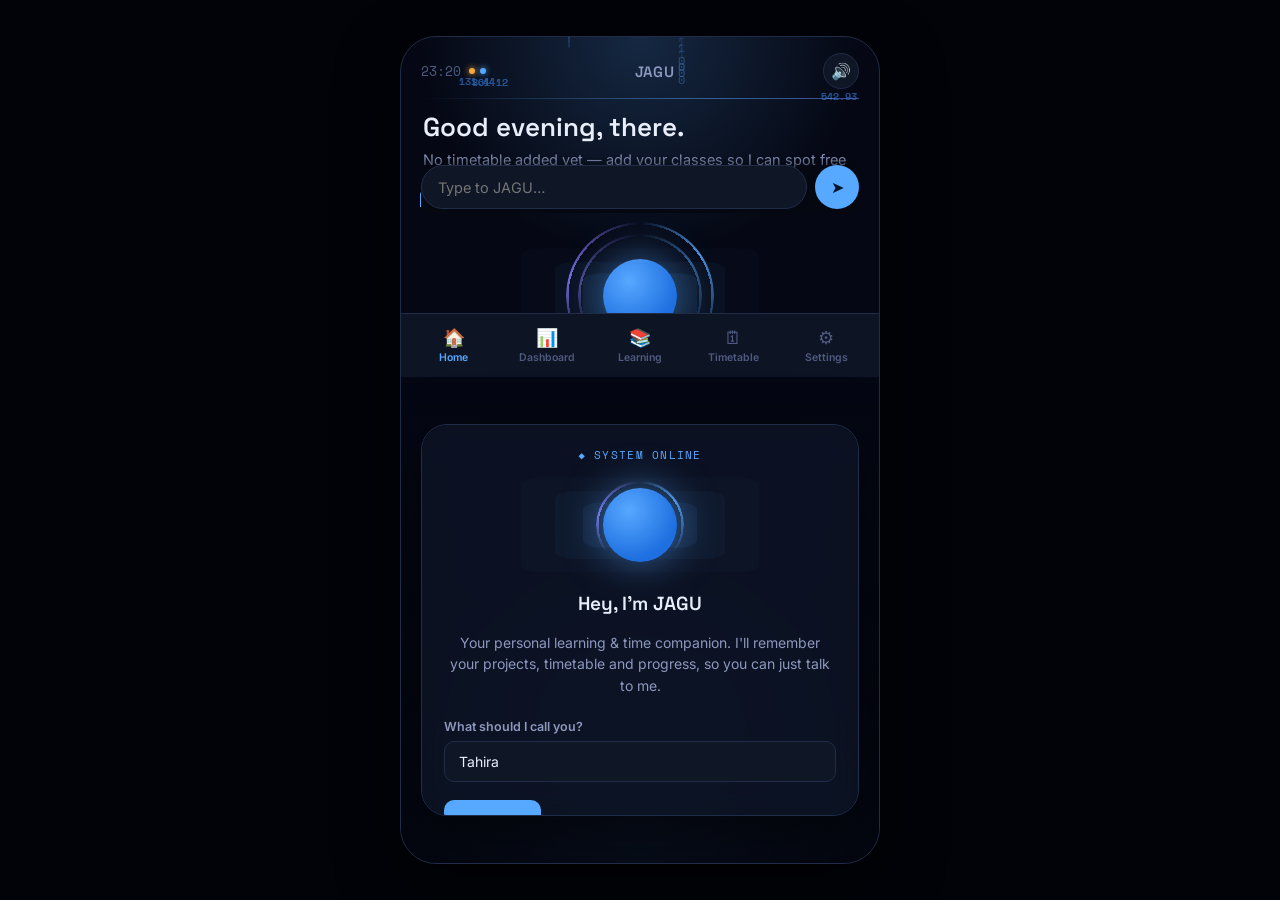
==== jagu-project/jagu-project/index.html @ 8bf64e5e "Project Model this is the project model for the JAGU AI  that contains" ====
<!DOCTYPE html>
<html lang="en">
<head>
<meta charset="UTF-8">
<meta name="viewport" content="width=device-width, initial-scale=1, viewport-fit=cover">
<title>JAGU — Standalone Edition</title>
<link rel="preconnect" href="https://fonts.googleapis.com">
<link rel="preconnect" href="https://fonts.gstatic.com" crossorigin>
<link href="https://fonts.googleapis.com/css2?family=Space+Grotesk:wght@400;500;600;700&family=Inter:wght@400;500;600;700&family=Space+Mono:wght@400;700&display=swap" rel="stylesheet">
<link rel="stylesheet" href="css/styles.css">
</head>
<body>
<div id="app">

  <canvas id="field-canvas"></canvas>

  <header id="topbar">
    <div id="topbar-left">
      <span id="clock">--:--</span>
      <span class="status-dots" title="System status">
        <span id="status-ai" class="status-dot" title="AI connection"></span>
        <span id="status-mem" class="status-dot" title="Memory"></span>
      </span>
    </div>
    <div id="topbar-title">JAGU</div>
    <button id="mute-btn" class="icon-btn" title="Mute voice replies" aria-label="Mute voice replies">🔊</button>
  </header>

  <div id="frame-banner" class="frame-banner hidden">
    <div class="frame-banner-row">
      <span>⚠ Voice needs its own tab — embedded previews block the mic.</span>
    </div>
    <div class="frame-banner-row">
      <input id="frame-banner-url" class="frame-url" type="text" readonly>
      <button id="frame-banner-copy" class="btn-tiny">Copy link</button>
    </div>
  </div>

  <main id="screens">

    <!-- HOME -->
    <section id="screen-home" class="screen active">
      <div class="greeting">
        <h1 id="greeting-text">Hello</h1>
        <p id="status-line" class="status-line">Loading your day…</p>
      </div>

      <div class="orb-wrap hud-frame">
        <button id="orb" class="orb state-idle" aria-label="Talk to JAGU">
          <span class="portal-field"></span>
          <span class="orb-pulse p1"></span>
          <span class="orb-pulse p2"></span>
          <span class="orb-spin"></span>
          <span class="orb-spin spin2"></span>
          <span class="orb-ring ring1"></span>
          <span class="orb-ring ring2"></span>
          <span class="orb-core"></span>
        </button>
        <p id="orb-caption" class="orb-caption">TAP TO TALK</p>
      </div>

      <div id="quick-suggestion" class="suggestion-card hud-frame hidden">
        <div class="suggestion-label">Suggested next</div>
        <div id="suggestion-title" class="suggestion-title">—</div>
        <div id="suggestion-meta" class="suggestion-meta">—</div>
        <button id="suggestion-start" class="btn-small">Start focus session</button>
      </div>

      <div id="transcript" class="transcript" aria-live="polite"></div>

      <form id="text-form" class="text-form">
        <input id="text-input" type="text" placeholder="Type to JAGU…" autocomplete="off">
        <button type="submit" class="send-btn" aria-label="Send">➤</button>
      </form>
    </section>

    <!-- DASHBOARD -->
    <section id="screen-dashboard" class="screen">
      <h1 class="screen-title">Dashboard</h1>
      <div class="card hud-frame" id="today-card"></div>
      <h2 class="section-heading">Learning progress</h2>
      <div id="progress-list" class="stack"></div>
      <h2 class="section-heading">Coming up</h2>
      <div id="events-list" class="stack"></div>
      <h2 class="section-heading">Recent notes</h2>
      <div id="dash-notes" class="card"></div>
    </section>

    <!-- LEARNING -->
    <section id="screen-learning" class="screen">
      <div class="screen-title-row">
        <h1 class="screen-title">Learning</h1>
        <button id="add-project-btn" class="btn-small">+ New</button>
      </div>
      <div id="projects-list" class="stack"></div>
    </section>

    <!-- TIMETABLE -->
    <section id="screen-timetable" class="screen">
      <div class="screen-title-row">
        <h1 class="screen-title">Timetable</h1>
        <div class="row-gap">
          <button id="scan-timetable-btn" class="btn-small ghost">Scan photo</button>
          <button id="import-timetable-btn" class="btn-small ghost">Import</button>
          <button id="add-timetable-btn" class="btn-small">+ Add</button>
        </div>
      </div>
      <div id="day-tabs" class="day-tabs"></div>
      <div id="timetable-list" class="stack"></div>
      <input type="file" id="timetable-photo-input" accept="image/*" class="hidden">

      <h2 class="section-heading">Events</h2>
      <div id="events-list-2" class="stack"></div>
      <button id="add-event-btn" class="btn-small ghost" style="margin-top:12px;">+ Add event</button>
    </section>

    <!-- SETTINGS -->
    <section id="screen-settings" class="screen">
      <h1 class="screen-title">Settings</h1>

      <div class="field-group">
        <label class="field-label">Your name</label>
        <input id="settings-name" class="text-field" type="text" placeholder="Your name">
      </div>

      <h2 class="section-heading">AI connection — standalone edition</h2>
      <div class="field-group">
        <label class="field-label">Provider</label>
        <select id="settings-provider" class="text-field">
          <option value="gemini">Google Gemini — free, no card needed</option>
          <option value="anthropic">Anthropic Claude — paid, needs billing</option>
        </select>
      </div>

      <div id="gemini-fields">
        <div class="field-group">
          <label class="field-label">Google Gemini API key</label>
          <input id="settings-gemini-key" class="text-field" type="password" placeholder="AIza...">
        </div>
        <div class="field-group">
          <label class="field-label">Gemini model</label>
          <input id="settings-gemini-model" class="text-field" type="text" placeholder="gemini-flash-latest">
        </div>
        <p style="color:var(--text-faint); font-size:11.5px; margin-top:-8px; margin-bottom:20px; line-height:1.6;">
          Free, no credit card: get a key at <span class="hud-readout">aistudio.google.com</span> → Get API key. Saved only in this browser and sent only to Google's API. If the model name contains "live" (e.g. <span class="hud-readout">gemini-3.8-live</span>), tapping the orb opens a real-time voice call — JAGU listens and speaks continuously until you tap again, instead of one exchange at a time.
        </p>
      </div>

      <div id="anthropic-fields">
        <div class="field-group">
          <label class="field-label">Anthropic API key</label>
          <input id="settings-apikey" class="text-field" type="password" placeholder="sk-ant-...">
        </div>
        <div class="field-group">
          <label class="field-label">Model</label>
          <input id="settings-model" class="text-field" type="text" placeholder="claude-sonnet-5">
        </div>
        <p style="color:var(--text-faint); font-size:11.5px; margin-top:-8px; margin-bottom:20px; line-height:1.6;">
          Requires a console.anthropic.com account with billing enabled. Saved only in this browser and sent only to Anthropic's API.
        </p>
      </div>

      <h2 class="section-heading">Voice</h2>
      <div class="field-group">
        <label class="field-label">JAGU's voice</label>
        <select id="settings-voice" class="text-field"></select>
      </div>
      <div class="field-group">
        <label class="field-label">Speaking speed</label>
        <input id="settings-rate" type="range" min="0.7" max="1.3" step="0.05" value="1">
      </div>
      <div class="field-group">
        <label class="field-label">Pitch</label>
        <input id="settings-pitch" type="range" min="0.7" max="1.3" step="0.05" value="1">
      </div>
      <div class="settings-row">
        <span>Speak replies aloud</span>
        <button id="toggle-voice-out" class="switch on"><span class="switch-knob"></span></button>
      </div>
      <div class="settings-row">
        <span>Stay in conversation mode</span>
        <button id="toggle-convo-mode" class="switch"><span class="switch-knob"></span></button>
      </div>
      <div class="settings-row">
        <span>Dark appearance</span>
        <button id="toggle-theme" class="switch on"><span class="switch-knob"></span></button>
      </div>

      <h2 class="section-heading">Voice diagnostics</h2>
      <div class="card" id="diag-card"></div>
      <div class="row-gap" style="margin-top:10px;">
        <button id="diag-refresh" class="btn-small ghost">Re-check</button>
        <button id="diag-copy" class="btn-small ghost">Copy diagnostics</button>
      </div>

      <h2 class="section-heading">Data</h2>
      <button id="export-btn" class="btn-full ghost" style="margin-bottom:10px;">Export backup</button>
      <button id="clear-btn" class="btn-full ghost" style="color:var(--danger); border-color:var(--danger);">Clear all data</button>

      <p style="color:var(--text-faint); font-size:12px; margin-top:22px; line-height:1.6;">
        Standalone edition — everything (projects, tasks, timetable, memory) is saved only in this browser's local storage on this device. Nothing syncs anywhere. Voice recognition needs a Chromium-based browser (Chrome / Edge); typing always works.
      </p>
    </section>

  </main>

  <nav id="bottom-nav">
    <button class="nav-btn active" data-screen="home">🏠<span>Home</span></button>
    <button class="nav-btn" data-screen="dashboard">📊<span>Dashboard</span></button>
    <button class="nav-btn" data-screen="learning">📚<span>Learning</span></button>
    <button class="nav-btn" data-screen="timetable">🗓<span>Timetable</span></button>
    <button class="nav-btn" data-screen="settings">⚙<span>Settings</span></button>
  </nav>

  <!-- FOCUS SESSION OVERLAY -->
  <div id="focus-overlay" class="overlay hidden">
    <div class="sheet">
      <div class="sheet-handle"></div>
      <p class="timer-label" id="focus-label">Focus session</p>
      <p class="timer-task" id="focus-task">—</p>
      <div class="timer-display" id="focus-clock">25:00</div>
      <div class="timer-controls">
        <button id="focus-pause" class="btn-full ghost">Pause</button>
        <button id="focus-stop" class="btn-full" style="background:var(--danger); color:#fff;">Finish</button>
      </div>
    </div>
  </div>

  <!-- GENERIC MODAL -->
  <div id="modal-root" class="overlay hidden"></div>

  <!-- ONBOARDING -->
  <div id="onboarding" class="overlay center hidden">
    <div class="sheet onboarding-sheet" style="border-radius:26px;">
      <div style="text-align:center; margin-bottom:6px;">
        <p class="hud-readout" style="font-size:10.5px; letter-spacing:.12em; color:var(--accent); margin-bottom:14px;">◆ SYSTEM ONLINE</p>
        <div class="orb state-idle" style="width:96px;height:96px;margin:0 auto 18px;">
          <span class="portal-field"></span>
          <span class="orb-pulse p1"></span>
          <span class="orb-pulse p2"></span>
          <span class="orb-spin"></span>
          <span class="orb-spin spin2"></span>
          <span class="orb-core"></span>
        </div>
      </div>
      <p class="sheet-title" style="text-align:center;">Hey, I'm JAGU</p>
      <p style="color:var(--text-dim); font-size:14px; text-align:center; margin-bottom:22px; line-height:1.55;">
        Your personal learning &amp; time companion. I'll remember your projects, timetable and progress, so you can just talk to me.
      </p>
      <label class="field-label">What should I call you?</label>
      <input id="onboarding-name" class="text-field" type="text" value="Tahira" style="margin-bottom:18px;">
      <button id="onboarding-start" class="btn-full">Let's start</button>
    </div>
  </div>

  <div id="toast-root" class="toast-root"></div>
</div>
<script type="module" src="js/app.js"></script>
</body>
</html>
---- jagu-project/jagu-project/css/styles.css ----
/* ============================= TOKENS ============================= */
:root{
  --bg:#050810; --bg-deep:#020308; --surface:#0F1626; --surface-2:#161F35;
  --border:#212C48; --text:#E9EEFB; --text-dim:#8D98BE; --text-faint:#4F5A80;
  --accent:#57A8FF; --accent-2:#1E6FE0; --accent-ink:#031428;
  --violet:#8B7BFF; --violet-ink:#1C1440;
  --amber:#F5A83C; --amber-ink:#3A2607; --danger:#F5697F; --danger-ink:#3A0F18;
  --rain:#6FB4FF;
  --radius-s:10px; --radius-m:16px; --radius-l:26px;
  --font-d:'Space Grotesk',sans-serif; --font-b:'Inter',sans-serif; --font-m:'Space Mono',monospace;
  --shadow: 0 20px 60px rgba(0,0,0,.55);
}
@media (prefers-color-scheme: light){
  :root:not([data-theme="dark"]){
    --bg:#EEF2FA; --bg-deep:#DFE6F4; --surface:#FFFFFF; --surface-2:#EEF2FB;
    --border:#D6DEF0; --text:#131A2C; --text-dim:#4E5978; --text-faint:#8189A8;
    --accent:#1567D6; --accent-2:#0E4FAE; --accent-ink:#EAF2FF;
    --violet:#6650D6; --violet-ink:#EFEAFF;
    --amber:#B5720B; --amber-ink:#FFF3DE; --danger:#C23752; --danger-ink:#FDE7EB;
    --rain:#2E7BE0;
    --shadow: 0 20px 50px rgba(30,35,60,.12);
  }
}
:root[data-theme="dark"]{
  --bg:#050810; --bg-deep:#020308; --surface:#0F1626; --surface-2:#161F35;
  --border:#212C48; --text:#E9EEFB; --text-dim:#8D98BE; --text-faint:#4F5A80;
  --accent:#57A8FF; --accent-2:#1E6FE0; --accent-ink:#031428;
  --violet:#8B7BFF; --violet-ink:#1C1440;
  --amber:#F5A83C; --amber-ink:#3A2607; --danger:#F5697F; --danger-ink:#3A0F18;
  --rain:#6FB4FF;
}
*{box-sizing:border-box; margin:0; padding:0;}
html,body{height:100%;}
body{
  background:var(--bg-deep);
  font-family:var(--font-b);
  color:var(--text);
  -webkit-font-smoothing:antialiased;
  min-height:100vh;
  display:flex; justify-content:center; align-items:stretch;
}
button,input,select{font-family:inherit; color:inherit;}
button{cursor:pointer; background:none; border:none;}
.hidden{display:none !important;}
::selection{background:var(--accent); color:var(--accent-ink);}
:focus-visible{outline:2px solid var(--accent); outline-offset:2px; border-radius:6px;}

/* ============================= APP SHELL ============================= */
#app{
  width:100%; max-width:480px; min-height:100vh;
  background:
    radial-gradient(65% 38% at 50% 0%, color-mix(in srgb, var(--accent) 20%, transparent), transparent 70%),
    radial-gradient(80% 55% at 50% 100%, color-mix(in srgb, var(--accent) 16%, transparent), transparent 70%),
    var(--bg);
  display:flex; flex-direction:column;
  position:relative; overflow:hidden;
}
@media (min-width:560px){
  #app{ min-height:min(92vh,860px); margin:4vh auto; border-radius:36px; box-shadow:var(--shadow); border:1px solid var(--border); }
}
#field-canvas{ position:absolute; inset:0; width:100%; height:100%; pointer-events:none; opacity:.85; z-index:0; mix-blend-mode:screen; }
#app > *:not(#field-canvas){ position:relative; z-index:1; }

/* HUD corner-bracket frame — marks "live" data surfaces */
.hud-frame{ position:relative; }
.hud-frame::before,.hud-frame::after{ content:""; position:absolute; width:14px; height:14px; pointer-events:none; }
.hud-frame::before{ top:-1px; left:-1px; border-top:2px solid var(--accent); border-left:2px solid var(--accent); border-radius:4px 0 0 0; }
.hud-frame::after{ bottom:-1px; right:-1px; border-bottom:2px solid var(--violet); border-right:2px solid var(--violet); border-radius:0 0 4px 0; }

.hud-readout{ font-family:var(--font-m); letter-spacing:.02em; }

#topbar{
  display:flex; align-items:center; justify-content:space-between;
  padding:16px 20px 10px;
  flex-shrink:0;
  position:relative;
}
#topbar::after{
  content:""; position:absolute; left:20px; right:20px; bottom:0; height:1px;
  background:linear-gradient(90deg, transparent, var(--accent), var(--violet), transparent);
  background-size:200% 100%; opacity:.5;
  animation: scanSweep 5s linear infinite;
}
@keyframes scanSweep{ from{ background-position:200% 0; } to{ background-position:-200% 0; } }
#topbar-left{ display:flex; align-items:center; gap:8px; }
#topbar-title{ font-family:var(--font-d); font-weight:600; letter-spacing:.02em; font-size:15px; color:var(--text-dim); }
#clock{ font-family:var(--font-m); font-size:12.5px; color:var(--text-faint); }
.status-dots{ display:flex; gap:5px; align-items:center; }
.status-dot{ width:6px; height:6px; border-radius:50%; background:var(--text-faint); box-shadow:none; transition:all .3s; }
.status-dot.ok{ background:var(--accent); box-shadow:0 0 6px var(--accent); }
.status-dot.warn{ background:var(--amber); box-shadow:0 0 6px var(--amber); }
.icon-btn{ width:36px; height:36px; border-radius:50%; display:flex; align-items:center; justify-content:center; font-size:16px; background:var(--surface); border:1px solid var(--border); }
.icon-btn:active{ transform:scale(.94); }

.frame-banner{
  margin:0 20px 6px; padding:10px 14px; border-radius:var(--radius-s);
  background:var(--amber-ink); border:1px solid color-mix(in srgb, var(--amber) 40%, transparent);
  color:var(--amber); font-size:12.5px; display:flex; flex-direction:column; gap:8px; flex-shrink:0;
}
.frame-banner-row{ display:flex; align-items:center; justify-content:space-between; gap:8px; }
.frame-url{
  flex:1; min-width:0; background:rgba(0,0,0,.25); border:1px solid color-mix(in srgb, var(--amber) 30%, transparent);
  color:var(--amber); font-family:var(--font-m); font-size:11px; padding:7px 9px; border-radius:8px;
}
.btn-tiny{ background:var(--amber); color:var(--amber-ink); font-size:11.5px; font-weight:700; padding:5px 10px; border-radius:99px; white-space:nowrap; flex-shrink:0; text-decoration:none; display:inline-block; }

#screens{ flex:1; overflow-y:auto; padding:4px 20px 100px; scrollbar-width:none; }
#screens::-webkit-scrollbar{ display:none; }
.screen{ display:none; animation:fadeIn .25s ease; }
.screen.active{ display:block; }
@keyframes fadeIn{ from{opacity:0; transform:translateY(6px);} to{opacity:1; transform:none;} }

.screen-title{ font-family:var(--font-d); font-size:26px; font-weight:600; margin:10px 0 18px; }
.screen-title-row{ display:flex; align-items:center; justify-content:space-between; margin:10px 0 18px; }
.screen-title-row .screen-title{ margin:0; }
.section-heading{ font-family:var(--font-d); font-size:14px; font-weight:600; color:var(--text-dim); text-transform:none; margin:24px 0 10px; }
.row-gap{ display:flex; gap:8px; flex-wrap:wrap; justify-content:flex-end; }

/* ============================= HOME ============================= */
.greeting{ padding:10px 2px 0; }
#greeting-text{ font-family:var(--font-d); font-size:26px; font-weight:600; line-height:1.15; }
.status-line{ margin-top:6px; color:var(--text-dim); font-size:14.5px; line-height:1.5; }

.orb-wrap{ display:flex; flex-direction:column; align-items:center; padding:26px 0 18px; }
.orb{
  width:156px; height:156px; border-radius:50%; position:relative;
  display:flex; align-items:center; justify-content:center;
}
.orb-spin{
  position:absolute; inset:4px; border-radius:50%;
  background: conic-gradient(from 0deg, transparent 0deg, var(--accent) 55deg, transparent 130deg, transparent 230deg, var(--violet) 285deg, transparent 360deg);
  -webkit-mask: radial-gradient(farthest-side, transparent calc(100% - 2.5px), #000 calc(100% - 2.5px));
          mask: radial-gradient(farthest-side, transparent calc(100% - 2.5px), #000 calc(100% - 2.5px));
  animation: spin 7s linear infinite; opacity:.85;
}
.orb-spin.spin2{ inset:16px; animation-duration:11s; animation-direction:reverse; opacity:.5; }
@keyframes spin{ to{ transform:rotate(360deg); } }
.portal-field{
  position:absolute; inset:0; margin:auto; width:10px; height:10px;
  transform:scaleY(.4); border-radius:50%; pointer-events:none; z-index:-1;
  box-shadow:
    0 0 0 26px color-mix(in srgb, var(--accent) 9%, transparent),
    0 0 0 52px color-mix(in srgb, var(--accent) 7%, transparent),
    0 0 0 80px color-mix(in srgb, var(--accent) 4%, transparent),
    0 0 0 114px color-mix(in srgb, var(--accent) 2%, transparent);
}
.orb-pulse{
  position:absolute; inset:0; margin:auto; width:74px; height:74px; border-radius:50%;
  border:1px solid color-mix(in srgb, var(--accent) 55%, transparent);
  opacity:0; animation:portalPulse 3.2s ease-out infinite;
}
.orb-pulse.p2{ animation-delay:1.6s; }
@keyframes portalPulse{ 0%{ transform:scale(1); opacity:.5;} 100%{ transform:scale(2.6); opacity:0;} }
.orb-core{
  width:74px; height:74px; border-radius:50%; position:relative; overflow:hidden;
  background:radial-gradient(circle at 35% 30%, var(--accent), var(--accent-2) 70%);
  box-shadow:0 0 40px color-mix(in srgb, var(--accent) 55%, transparent);
  transition:transform .3s ease, box-shadow .3s ease;
}
.orb-core::after{
  content:""; position:absolute; left:-20%; right:-20%; top:-40%; height:45%;
  background:linear-gradient(180deg, rgba(255,255,255,.55), transparent);
  animation: coreScan 2.6s ease-in-out infinite;
}
@keyframes coreScan{ 0%{ top:-40%; } 60%{ top:95%; } 100%{ top:95%; } }
.orb-ring{
  position:absolute; inset:0; border-radius:50%;
  border:1.5px solid color-mix(in srgb, var(--accent) 45%, transparent);
  opacity:0;
}
.orb.state-idle .orb-core{ animation:breathe 4s ease-in-out infinite; }
@keyframes breathe{ 0%,100%{ transform:scale(1);} 50%{ transform:scale(1.06);} }

.orb.state-listening .ring1,.orb.state-listening .ring2{ animation:ripple 1.6s ease-out infinite; }
.orb.state-listening .ring2{ animation-delay:.5s; }
@keyframes ripple{ 0%{ opacity:.55; transform:scale(.75);} 100%{ opacity:0; transform:scale(1.45);} }
.orb.state-listening .orb-core{ transform:scale(1.1); box-shadow:0 0 55px color-mix(in srgb, var(--accent) 70%, transparent); }
.orb.state-listening .orb-spin{ animation-duration:2.5s; }

.orb.state-thinking .orb-core{ animation:pulseThink 1s ease-in-out infinite; }
@keyframes pulseThink{ 0%,100%{ opacity:1;} 50%{ opacity:.55;} }
.orb.state-thinking .orb-spin{ animation-duration:1.4s; }

.orb.state-speaking .orb-core{ animation:speak .5s ease-in-out infinite alternate; }
@keyframes speak{ from{ transform:scale(1.0);} to{ transform:scale(1.12);} }
.orb.state-speaking .orb-spin{ animation-duration:3.5s; }

.orb-caption{ margin-top:14px; font-size:13px; color:var(--text-faint); font-family:var(--font-m); letter-spacing:.03em; }

.suggestion-card{
  background:var(--surface); border:1px solid var(--border); border-radius:var(--radius-m);
  padding:16px 18px; margin:6px 0 16px;
}
.suggestion-label{ font-size:11.5px; text-transform:uppercase; letter-spacing:.06em; color:var(--accent); font-weight:600; }
.suggestion-title{ font-family:var(--font-d); font-size:16.5px; font-weight:600; margin-top:6px; }
.suggestion-meta{ font-size:13px; color:var(--text-dim); margin-top:3px; }
.btn-small{
  margin-top:12px; padding:9px 16px; border-radius:999px; font-size:13.5px; font-weight:600;
  background:var(--accent); color:var(--accent-ink); display:inline-block;
}
.btn-small.ghost{ background:transparent; border:1px solid var(--border); color:var(--text); }
.btn-small.danger{ background:var(--danger); color:#fff; }

.transcript{ display:flex; flex-direction:column; gap:10px; min-height:40px; padding:4px 0 14px; }
.bubble{ max-width:88%; padding:10px 14px; border-radius:16px; font-size:14.5px; line-height:1.45; }
.bubble.user{ align-self:flex-end; background:var(--accent); color:var(--accent-ink); border-bottom-right-radius:5px; }
.bubble.jagu{ align-self:flex-start; background:var(--surface); border:1px solid var(--border); border-bottom-left-radius:5px; }
.bubble.system{ align-self:center; color:var(--text-faint); font-size:12.5px; background:none; }

.text-form{ display:flex; gap:8px; position:sticky; bottom:0; padding:10px 0 4px; background:linear-gradient(to top, var(--bg) 60%, transparent); }
#text-input{
  flex:1; background:var(--surface); border:1px solid var(--border); border-radius:999px;
  padding:12px 16px; font-size:14.5px;
}
.send-btn{ width:44px; height:44px; border-radius:50%; background:var(--accent); color:var(--accent-ink); font-size:16px; flex-shrink:0; }

/* ============================= CARDS / LISTS ============================= */
.card{ background:var(--surface); border:1px solid var(--border); border-radius:var(--radius-m); padding:18px; }
.stack{ display:flex; flex-direction:column; gap:10px; }
.empty-state{ padding:26px 14px; text-align:center; color:var(--text-faint); font-size:13.5px; border:1px dashed var(--border); border-radius:var(--radius-m); }

.today-row{ display:flex; justify-content:space-between; align-items:flex-start; padding:9px 0; border-bottom:1px solid var(--border); font-size:13.5px; }
.today-row:last-child{ border-bottom:none; }
.today-row .label{ color:var(--text-faint); font-family:var(--font-m); font-size:10.5px; text-transform:uppercase; letter-spacing:.05em; padding-top:2px; }
.today-row .val{ text-align:right; max-width:60%; }

.proj-card{ background:var(--surface); border:1px solid var(--border); border-radius:var(--radius-m); padding:16px 18px; }
.proj-top{ display:flex; justify-content:space-between; align-items:center; }
.proj-name{ font-family:var(--font-d); font-weight:600; font-size:15.5px; }
.proj-kind{ font-size:11px; color:var(--text-faint); text-transform:uppercase; letter-spacing:.05em; margin-top:2px;}
.proj-pct{ font-family:var(--font-d); font-size:15px; color:var(--accent); font-weight:600; }
.progress-track{ height:6px; background:var(--surface-2); border-radius:99px; margin-top:10px; overflow:hidden; }
.progress-fill{ height:100%; background:var(--accent); border-radius:99px; transition:width .4s ease; }
.proj-meta{ display:flex; justify-content:space-between; font-size:12px; color:var(--text-faint); margin-top:8px; }
.task-list{ margin-top:12px; display:flex; flex-direction:column; gap:6px; }
.task-row{ display:flex; align-items:center; gap:10px; padding:8px 0; border-top:1px solid var(--border); }
.task-check{ width:20px; height:20px; border-radius:50%; border:1.5px solid var(--border); flex-shrink:0; display:flex; align-items:center; justify-content:center; font-size:11px; }
.task-check.done{ background:var(--accent); border-color:var(--accent); color:var(--accent-ink); }
.task-title{ flex:1; font-size:13.5px; }
.task-title.done{ color:var(--text-faint); text-decoration:line-through; }
.task-min{ font-size:11.5px; color:var(--text-faint); flex-shrink:0; }
.task-del{ color:var(--text-faint); font-size:14px; padding:2px 4px; }
.link-row{ font-size:13px; color:var(--accent); margin-top:10px; display:inline-block; }
.note-list{ margin-top:12px; padding-top:10px; border-top:1px dashed var(--border); display:flex; flex-direction:column; gap:9px; clear:both; }
.note-row{ display:flex; align-items:flex-start; gap:9px; }
.note-dot{ width:6px; height:6px; border-radius:50%; background:var(--violet); margin-top:6px; flex-shrink:0; box-shadow:0 0 5px var(--violet); }
.note-body{ flex:1; }
.note-text{ font-size:12.5px; line-height:1.45; }
.note-when{ font-size:10.5px; color:var(--text-faint); font-family:var(--font-m); margin-top:2px; }

.event-row{ display:flex; justify-content:space-between; align-items:center; background:var(--surface); border:1px solid var(--border); border-radius:var(--radius-m); padding:13px 16px; }
.event-title{ font-size:14px; font-weight:600; }
.event-when{ font-size:12px; color:var(--text-faint); margin-top:2px; }
.event-badge{ font-size:11.5px; font-weight:600; padding:4px 10px; border-radius:99px; background:var(--amber-ink); color:var(--amber); white-space:nowrap; }

.day-tabs{ display:flex; gap:6px; overflow-x:auto; padding-bottom:4px; margin-bottom:14px; }
.day-tab{ flex-shrink:0; padding:8px 14px; border-radius:99px; font-size:13px; background:var(--surface); border:1px solid var(--border); color:var(--text-dim); }
.day-tab.active{ background:var(--accent); color:var(--accent-ink); border-color:var(--accent); font-weight:600; }
.tt-row{ display:flex; align-items:center; gap:12px; background:var(--surface); border:1px solid var(--border); border-radius:var(--radius-m); padding:13px 16px; }
.tt-time{ font-family:var(--font-d); font-size:13px; color:var(--accent); min-width:78px; }
.tt-info{ flex:1; }
.tt-subject{ font-size:14px; font-weight:600; }
.tt-room{ font-size:12px; color:var(--text-faint); margin-top:2px; }

/* ============================= SETTINGS ============================= */
.field-group{ margin-bottom:20px; }
.field-label{ font-size:12.5px; color:var(--text-dim); margin-bottom:7px; display:block; font-weight:600; }
.text-field, select.text-field{ width:100%; background:var(--surface); border:1px solid var(--border); border-radius:var(--radius-s); padding:11px 14px; font-size:14px; }
input[type=range]{ width:100%; accent-color:var(--accent); }
.settings-row{ display:flex; justify-content:space-between; align-items:center; padding:13px 0; border-bottom:1px solid var(--border); }
.settings-row:last-child{ border-bottom:none; }
.switch{ width:44px; height:26px; border-radius:99px; background:var(--surface-2); border:1px solid var(--border); position:relative; flex-shrink:0; }
.switch.on{ background:var(--accent); border-color:var(--accent); }
.switch-knob{ width:20px; height:20px; border-radius:50%; background:#fff; position:absolute; top:2px; left:2px; transition:transform .18s ease; }
.switch.on .switch-knob{ transform:translateX(18px); }

/* ============================= NAV ============================= */
#bottom-nav{
  position:absolute; left:0; right:0; bottom:0; display:flex;
  background:color-mix(in srgb, var(--surface) 92%, transparent);
  backdrop-filter:blur(14px); border-top:1px solid var(--border);
  padding:9px 6px calc(9px + env(safe-area-inset-bottom));
}
.nav-btn{ flex:1; display:flex; flex-direction:column; align-items:center; gap:3px; font-size:18px; color:var(--text-faint); padding:4px 0; border-radius:12px; }
.nav-btn span{ font-size:10.5px; font-weight:600; }
.nav-btn.active{ color:var(--accent); }

/* ============================= OVERLAYS / MODALS ============================= */
.overlay{
  position:absolute; inset:0; z-index:40; display:flex; align-items:flex-end; justify-content:center;
  background:rgba(6,7,11,.6); backdrop-filter:blur(2px);
}
.overlay.center{ align-items:center; padding:20px; }
.sheet{
  width:100%; max-height:88%; overflow-y:auto; background:var(--bg); border-top:1px solid var(--border);
  border-radius:26px 26px 0 0; padding:22px 22px calc(26px + env(safe-area-inset-bottom));
  animation:slideUp .28s ease;
}
@keyframes slideUp{ from{ transform:translateY(30px); opacity:0;} to{ transform:none; opacity:1;} }
.sheet-handle{ width:36px; height:4px; background:var(--border); border-radius:99px; margin:0 auto 16px; }
.sheet-title{ font-family:var(--font-d); font-size:19px; font-weight:600; margin-bottom:16px; }
.modal-actions{ display:flex; gap:10px; margin-top:6px; }

#onboarding{
  background:linear-gradient(180deg, rgba(2,4,12,.08) 0%, rgba(2,4,12,.3) 55%, rgba(2,4,12,.68) 100%);
  backdrop-filter:none;
}
.onboarding-sheet{
  background:color-mix(in srgb, var(--surface) 74%, transparent);
  backdrop-filter:blur(16px) saturate(150%);
  border:1px solid var(--border);
  box-shadow:var(--shadow);
}
.btn-full{ flex:1; padding:13px; border-radius:var(--radius-s); font-weight:600; font-size:14.5px; text-align:center; background:var(--accent); color:var(--accent-ink); }
.btn-full.ghost{ background:var(--surface-2); color:var(--text); border:1px solid var(--border); }

#focus-overlay .sheet{ text-align:center; padding-top:40px; }
.timer-label{ color:var(--text-dim); font-size:13px; }
.timer-task{ font-family:var(--font-d); font-size:19px; font-weight:600; margin:8px 0 22px; }
.timer-display{ font-family:var(--font-d); font-size:56px; font-weight:600; font-variant-numeric:tabular-nums; letter-spacing:.01em; }
.timer-controls{ display:flex; gap:10px; justify-content:center; margin-top:28px; }
.timer-controls button{ padding:13px 22px; border-radius:99px; font-weight:600; font-size:14px; }

.toast-root{ position:absolute; left:0; right:0; top:14px; display:flex; flex-direction:column; align-items:center; gap:8px; z-index:60; pointer-events:none; }
.toast{ background:var(--surface); border:1px solid var(--border); padding:11px 18px; border-radius:99px; font-size:13px; box-shadow:var(--shadow); max-width:88%; text-align:center; }

.scan-preview{ width:100%; border-radius:var(--radius-m); margin-bottom:14px; max-height:180px; object-fit:cover; }
.extract-row{ display:flex; justify-content:space-between; padding:9px 0; border-bottom:1px solid var(--border); font-size:13.5px; }

@media (prefers-reduced-motion: reduce){
  *{ animation-duration:.001ms !important; animation-iteration-count:1 !important; transition-duration:.001ms !important; }
}
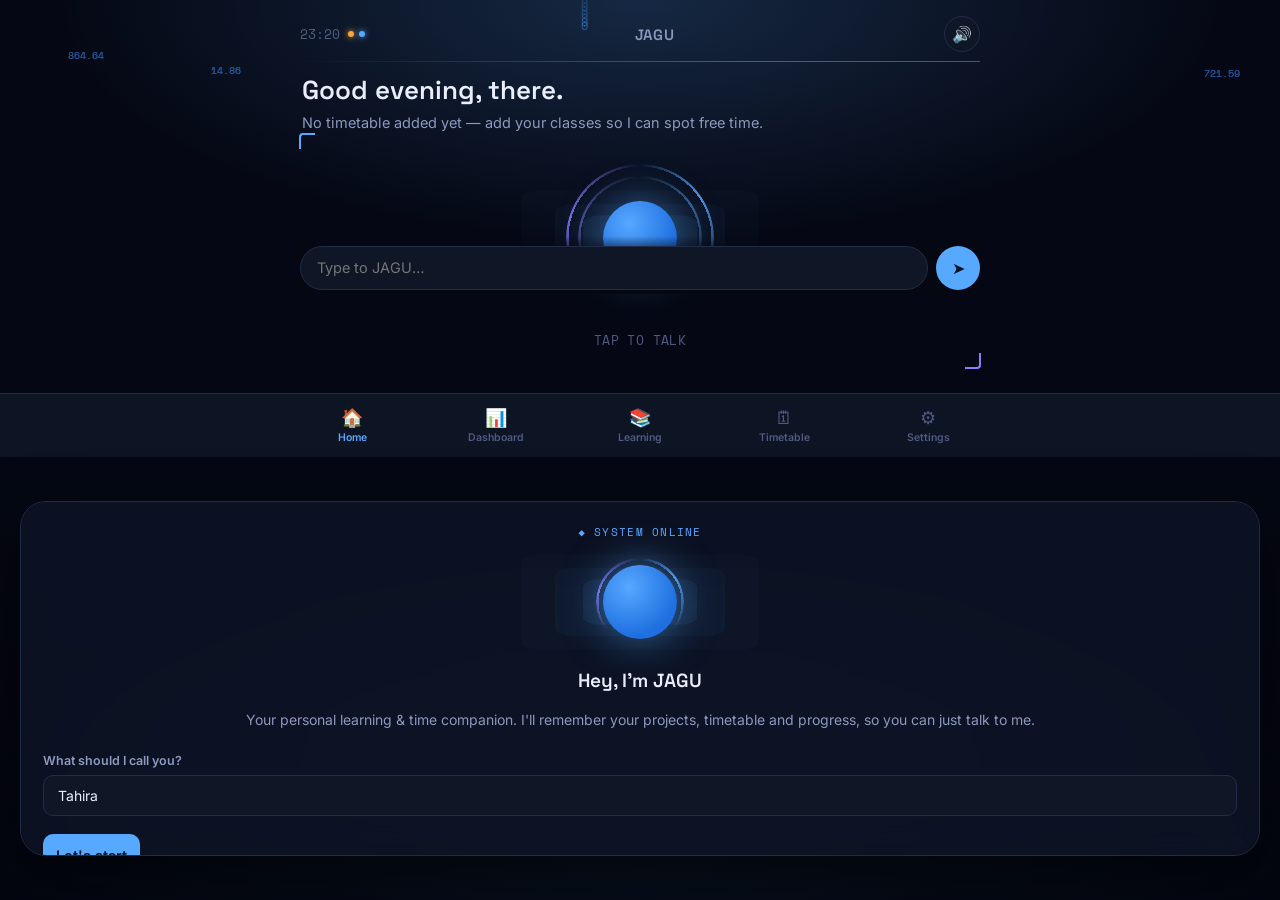
==== commit 0913a15f: "Fill the whole browser window instead of a centered mobile card The app was capped at max-width:480p" ====
--- a/jagu-project/jagu-project/index.html
+++ b/jagu-project/jagu-project/index.html
@@ -205,11 +205,13 @@
   </main>
 
   <nav id="bottom-nav">
-    <button class="nav-btn active" data-screen="home">🏠<span>Home</span></button>
-    <button class="nav-btn" data-screen="dashboard">📊<span>Dashboard</span></button>
-    <button class="nav-btn" data-screen="learning">📚<span>Learning</span></button>
-    <button class="nav-btn" data-screen="timetable">🗓<span>Timetable</span></button>
-    <button class="nav-btn" data-screen="settings">⚙<span>Settings</span></button>
+    <div class="nav-inner">
+      <button class="nav-btn active" data-screen="home">🏠<span>Home</span></button>
+      <button class="nav-btn" data-screen="dashboard">📊<span>Dashboard</span></button>
+      <button class="nav-btn" data-screen="learning">📚<span>Learning</span></button>
+      <button class="nav-btn" data-screen="timetable">🗓<span>Timetable</span></button>
+      <button class="nav-btn" data-screen="settings">⚙<span>Settings</span></button>
+    </div>
   </nav>
 
   <!-- FOCUS SESSION OVERLAY -->
--- a/jagu-project/jagu-project/css/styles.css
+++ b/jagu-project/jagu-project/css/styles.css
@@ -10,6 +10,7 @@
   --radius-s:10px; --radius-m:16px; --radius-l:26px;
   --font-d:'Space Grotesk',sans-serif; --font-b:'Inter',sans-serif; --font-m:'Space Mono',monospace;
   --shadow: 0 20px 60px rgba(0,0,0,.55);
+  --content-max: 720px;
 }
 @media (prefers-color-scheme: light){
   :root:not([data-theme="dark"]){
@@ -47,8 +48,12 @@
 :focus-visible{outline:2px solid var(--accent); outline-offset:2px; border-radius:6px;}
 
 /* ============================= APP SHELL ============================= */
+/* The shell (background, top bar, bottom nav) always fills the whole
+   browser window; only the actual content column is capped and centered
+   on wider screens, so the page never looks like a phone floating in
+   the middle of a big empty desktop window. */
 #app{
-  width:100%; max-width:480px; min-height:100vh;
+  width:100%; min-height:100vh;
   background:
     radial-gradient(65% 38% at 50% 0%, color-mix(in srgb, var(--accent) 20%, transparent), transparent 70%),
     radial-gradient(80% 55% at 50% 100%, color-mix(in srgb, var(--accent) 16%, transparent), transparent 70%),
@@ -56,11 +61,12 @@
   display:flex; flex-direction:column;
   position:relative; overflow:hidden;
 }
-@media (min-width:560px){
-  #app{ min-height:min(92vh,860px); margin:4vh auto; border-radius:36px; box-shadow:var(--shadow); border:1px solid var(--border); }
-}
 #field-canvas{ position:absolute; inset:0; width:100%; height:100%; pointer-events:none; opacity:.85; z-index:0; mix-blend-mode:screen; }
 #app > *:not(#field-canvas){ position:relative; z-index:1; }
+@media (min-width:721px){
+  #topbar, #screens, .frame-banner{ max-width:var(--content-max); width:100%; margin-left:auto; margin-right:auto; }
+  .nav-inner{ max-width:var(--content-max); }
+}
 
 /* HUD corner-bracket frame — marks "live" data surfaces */
 .hud-frame{ position:relative; }
@@ -277,11 +283,12 @@
 
 /* ============================= NAV ============================= */
 #bottom-nav{
-  position:absolute; left:0; right:0; bottom:0; display:flex;
+  position:absolute; left:0; right:0; bottom:0; display:flex; justify-content:center;
   background:color-mix(in srgb, var(--surface) 92%, transparent);
   backdrop-filter:blur(14px); border-top:1px solid var(--border);
   padding:9px 6px calc(9px + env(safe-area-inset-bottom));
 }
+.nav-inner{ display:flex; width:100%; }
 .nav-btn{ flex:1; display:flex; flex-direction:column; align-items:center; gap:3px; font-size:18px; color:var(--text-faint); padding:4px 0; border-radius:12px; }
 .nav-btn span{ font-size:10.5px; font-weight:600; }
 .nav-btn.active{ color:var(--accent); }
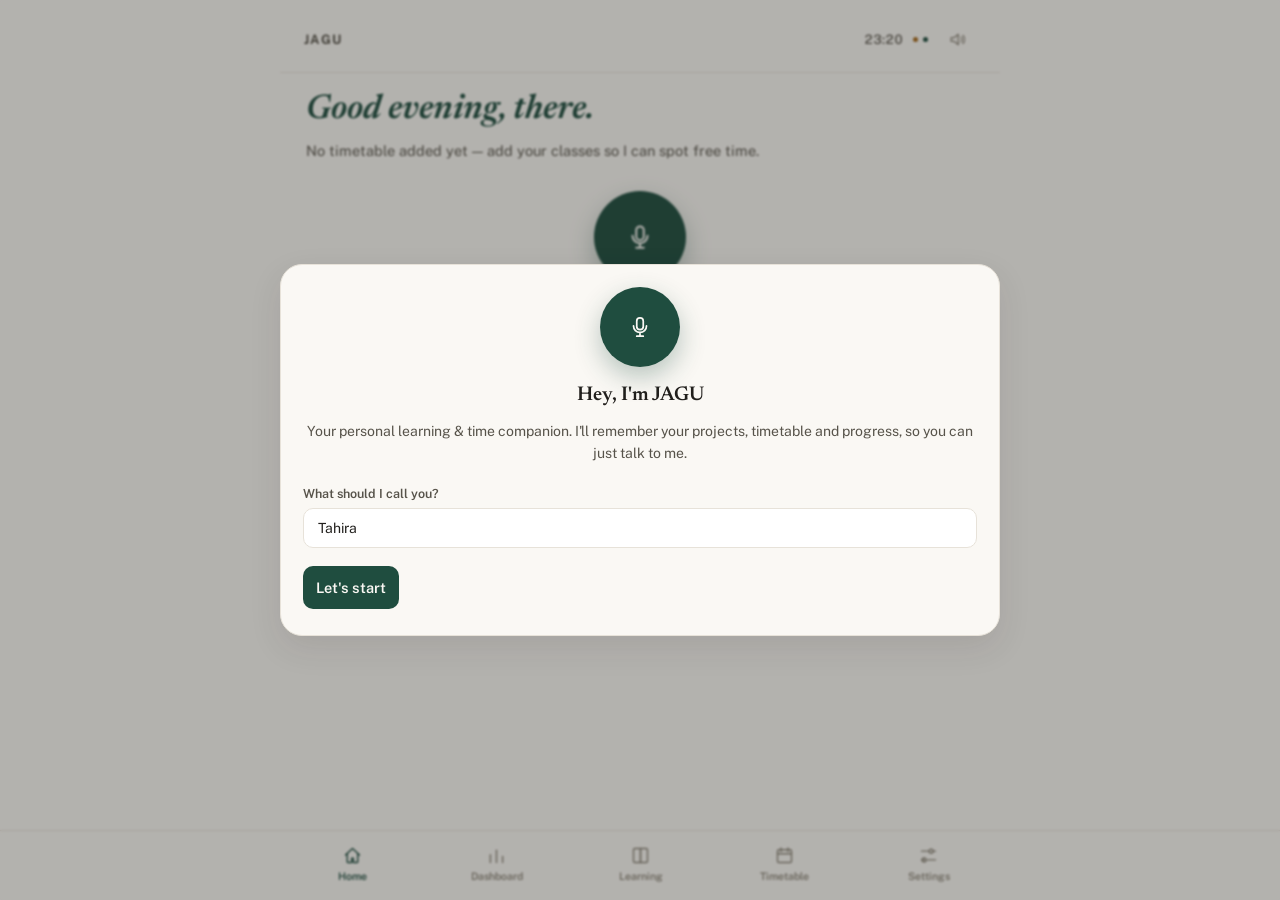
==== commit b249105a: "Redesign visual style: warm ivory paper instead of dark sci-fi HUD Replaces the dark neon/HUD aesthe" ====
--- a/jagu-project/jagu-project/index.html
+++ b/jagu-project/jagu-project/index.html
@@ -6,24 +6,22 @@
 <title>JAGU — Standalone Edition</title>
 <link rel="preconnect" href="https://fonts.googleapis.com">
 <link rel="preconnect" href="https://fonts.gstatic.com" crossorigin>
-<link href="https://fonts.googleapis.com/css2?family=Space+Grotesk:wght@400;500;600;700&family=Inter:wght@400;500;600;700&family=Space+Mono:wght@400;700&display=swap" rel="stylesheet">
+<link href="https://fonts.googleapis.com/css2?family=Newsreader:ital,wght@0,400;0,500;0,600;1,500;1,600&family=Public+Sans:wght@400;500;600;700&display=swap" rel="stylesheet">
 <link rel="stylesheet" href="css/styles.css">
 </head>
 <body>
 <div id="app">
 
-  <canvas id="field-canvas"></canvas>
-
   <header id="topbar">
-    <div id="topbar-left">
+    <div id="topbar-title">JAGU</div>
+    <div id="topbar-right">
       <span id="clock">--:--</span>
       <span class="status-dots" title="System status">
         <span id="status-ai" class="status-dot" title="AI connection"></span>
         <span id="status-mem" class="status-dot" title="Memory"></span>
       </span>
-    </div>
-    <div id="topbar-title">JAGU</div>
-    <button id="mute-btn" class="icon-btn" title="Mute voice replies" aria-label="Mute voice replies">🔊</button>
+      <button id="mute-btn" class="icon-btn" title="Mute voice replies" aria-label="Mute voice replies"><svg viewBox="0 0 24 24" fill="none" stroke="currentColor" stroke-width="1.6" stroke-linecap="round" stroke-linejoin="round"><path d="M4 9.5v5h4l5 4v-13l-5 4H4Z"/><path class="mute-wave" d="M16.5 9a4 4 0 0 1 0 6"/><path class="mute-wave" d="M19 7a7.5 7.5 0 0 1 0 10"/><path class="mute-slash" d="M4 4l16 16"/></svg></button>
+    </div>
   </header>
 
   <div id="frame-banner" class="frame-banner hidden">
@@ -45,21 +43,14 @@
         <p id="status-line" class="status-line">Loading your day…</p>
       </div>
 
-      <div class="orb-wrap hud-frame">
+      <div class="orb-wrap">
         <button id="orb" class="orb state-idle" aria-label="Talk to JAGU">
-          <span class="portal-field"></span>
-          <span class="orb-pulse p1"></span>
-          <span class="orb-pulse p2"></span>
-          <span class="orb-spin"></span>
-          <span class="orb-spin spin2"></span>
-          <span class="orb-ring ring1"></span>
-          <span class="orb-ring ring2"></span>
-          <span class="orb-core"></span>
+          <svg viewBox="0 0 24 24" fill="none" stroke="var(--accent-ink)" stroke-width="1.6" stroke-linecap="round" stroke-linejoin="round"><rect x="9" y="3.5" width="6" height="11" rx="3"/><path d="M6 11a6 6 0 0 0 12 0M12 17v3.5M9 20.5h6"/></svg>
         </button>
-        <p id="orb-caption" class="orb-caption">TAP TO TALK</p>
-      </div>
-
-      <div id="quick-suggestion" class="suggestion-card hud-frame hidden">
+        <p id="orb-caption" class="orb-caption">Tap to talk</p>
+      </div>
+
+      <div id="quick-suggestion" class="suggestion-card hidden">
         <div class="suggestion-label">Suggested next</div>
         <div id="suggestion-title" class="suggestion-title">—</div>
         <div id="suggestion-meta" class="suggestion-meta">—</div>
@@ -77,7 +68,7 @@
     <!-- DASHBOARD -->
     <section id="screen-dashboard" class="screen">
       <h1 class="screen-title">Dashboard</h1>
-      <div class="card hud-frame" id="today-card"></div>
+      <div class="card" id="today-card"></div>
       <h2 class="section-heading">Learning progress</h2>
       <div id="progress-list" class="stack"></div>
       <h2 class="section-heading">Coming up</h2>
@@ -181,11 +172,6 @@
         <span>Stay in conversation mode</span>
         <button id="toggle-convo-mode" class="switch"><span class="switch-knob"></span></button>
       </div>
-      <div class="settings-row">
-        <span>Dark appearance</span>
-        <button id="toggle-theme" class="switch on"><span class="switch-knob"></span></button>
-      </div>
-
       <h2 class="section-heading">Voice diagnostics</h2>
       <div class="card" id="diag-card"></div>
       <div class="row-gap" style="margin-top:10px;">
@@ -206,11 +192,11 @@
 
   <nav id="bottom-nav">
     <div class="nav-inner">
-      <button class="nav-btn active" data-screen="home">🏠<span>Home</span></button>
-      <button class="nav-btn" data-screen="dashboard">📊<span>Dashboard</span></button>
-      <button class="nav-btn" data-screen="learning">📚<span>Learning</span></button>
-      <button class="nav-btn" data-screen="timetable">🗓<span>Timetable</span></button>
-      <button class="nav-btn" data-screen="settings">⚙<span>Settings</span></button>
+      <button class="nav-btn active" data-screen="home"><svg viewBox="0 0 24 24" fill="none" stroke="currentColor" stroke-width="1.6" stroke-linecap="round" stroke-linejoin="round"><path d="M4 11.5 12 4l8 7.5"/><path d="M6 10v9a1 1 0 0 0 1 1h4v-5h2v5h4a1 1 0 0 0 1-1v-9"/></svg><span>Home</span></button>
+      <button class="nav-btn" data-screen="dashboard"><svg viewBox="0 0 24 24" fill="none" stroke="currentColor" stroke-width="1.6" stroke-linecap="round" stroke-linejoin="round"><path d="M5 20V11"/><path d="M12 20V6"/><path d="M19 20v-7"/></svg><span>Dashboard</span></button>
+      <button class="nav-btn" data-screen="learning"><svg viewBox="0 0 24 24" fill="none" stroke="currentColor" stroke-width="1.6" stroke-linecap="round" stroke-linejoin="round"><path d="M4 5.5C4 4.7 4.7 4 5.5 4H12v16H5.5A1.5 1.5 0 0 1 4 18.5v-13Z"/><path d="M20 5.5c0-.8-.7-1.5-1.5-1.5H12v16h6.5c.8 0 1.5-.7 1.5-1.5v-13Z"/></svg><span>Learning</span></button>
+      <button class="nav-btn" data-screen="timetable"><svg viewBox="0 0 24 24" fill="none" stroke="currentColor" stroke-width="1.6" stroke-linecap="round" stroke-linejoin="round"><rect x="4" y="5.5" width="16" height="14.5" rx="1.5"/><path d="M8 3.5v4M16 3.5v4M4 10h16"/></svg><span>Timetable</span></button>
+      <button class="nav-btn" data-screen="settings"><svg viewBox="0 0 24 24" fill="none" stroke="currentColor" stroke-width="1.6" stroke-linecap="round" stroke-linejoin="round"><path d="M4 7h9M17 7h3M4 17h3M11 17h9"/><circle cx="15" cy="7" r="2.2"/><circle cx="7" cy="17" r="2.2"/></svg><span>Settings</span></button>
     </div>
   </nav>
 
@@ -233,16 +219,10 @@
 
   <!-- ONBOARDING -->
   <div id="onboarding" class="overlay center hidden">
-    <div class="sheet onboarding-sheet" style="border-radius:26px;">
+    <div class="sheet onboarding-sheet" style="border-radius:22px;">
       <div style="text-align:center; margin-bottom:6px;">
-        <p class="hud-readout" style="font-size:10.5px; letter-spacing:.12em; color:var(--accent); margin-bottom:14px;">◆ SYSTEM ONLINE</p>
-        <div class="orb state-idle" style="width:96px;height:96px;margin:0 auto 18px;">
-          <span class="portal-field"></span>
-          <span class="orb-pulse p1"></span>
-          <span class="orb-pulse p2"></span>
-          <span class="orb-spin"></span>
-          <span class="orb-spin spin2"></span>
-          <span class="orb-core"></span>
+        <div class="orb state-idle" style="width:80px;height:80px;margin:0 auto 18px;">
+          <svg viewBox="0 0 24 24" fill="none" stroke="var(--accent-ink)" stroke-width="1.6" stroke-linecap="round" stroke-linejoin="round" style="width:26px;height:26px;"><rect x="9" y="3.5" width="6" height="11" rx="3"/><path d="M6 11a6 6 0 0 0 12 0M12 17v3.5M9 20.5h6"/></svg>
         </div>
       </div>
       <p class="sheet-title" style="text-align:center;">Hey, I'm JAGU</p>
--- a/jagu-project/jagu-project/css/styles.css
+++ b/jagu-project/jagu-project/css/styles.css
@@ -1,40 +1,21 @@
 
 /* ============================= TOKENS ============================= */
 :root{
-  --bg:#050810; --bg-deep:#020308; --surface:#0F1626; --surface-2:#161F35;
-  --border:#212C48; --text:#E9EEFB; --text-dim:#8D98BE; --text-faint:#4F5A80;
-  --accent:#57A8FF; --accent-2:#1E6FE0; --accent-ink:#031428;
-  --violet:#8B7BFF; --violet-ink:#1C1440;
-  --amber:#F5A83C; --amber-ink:#3A2607; --danger:#F5697F; --danger-ink:#3A0F18;
-  --rain:#6FB4FF;
-  --radius-s:10px; --radius-m:16px; --radius-l:26px;
-  --font-d:'Space Grotesk',sans-serif; --font-b:'Inter',sans-serif; --font-m:'Space Mono',monospace;
-  --shadow: 0 20px 60px rgba(0,0,0,.55);
+  --bg:#FAF8F4; --surface:#FFFFFF; --surface-2:#EDE9E0;
+  --border:#E7E2D9; --border-soft:#EFEBE2;
+  --text:#211F1C; --text-dim:#57534A; --text-faint:#8B8578; --text-muted:#B5AF9F;
+  --accent:#1F4D3F; --accent-2:#163A2F; --accent-ink:#FAF8F4;
+  --violet:#A66A1E; --violet-ink:#F6EEE0;
+  --amber:#A66A1E; --amber-ink:#F6EEE0; --danger:#B3432F; --danger-ink:#FBEAE5;
+  --radius-s:10px; --radius-m:16px; --radius-l:22px;
+  --font-d:'Newsreader',Georgia,serif; --font-b:'Public Sans',Arial,sans-serif; --font-m:'Public Sans',Arial,sans-serif;
+  --shadow: 0 12px 32px rgba(43,36,26,.10);
   --content-max: 720px;
-}
-@media (prefers-color-scheme: light){
-  :root:not([data-theme="dark"]){
-    --bg:#EEF2FA; --bg-deep:#DFE6F4; --surface:#FFFFFF; --surface-2:#EEF2FB;
-    --border:#D6DEF0; --text:#131A2C; --text-dim:#4E5978; --text-faint:#8189A8;
-    --accent:#1567D6; --accent-2:#0E4FAE; --accent-ink:#EAF2FF;
-    --violet:#6650D6; --violet-ink:#EFEAFF;
-    --amber:#B5720B; --amber-ink:#FFF3DE; --danger:#C23752; --danger-ink:#FDE7EB;
-    --rain:#2E7BE0;
-    --shadow: 0 20px 50px rgba(30,35,60,.12);
-  }
-}
-:root[data-theme="dark"]{
-  --bg:#050810; --bg-deep:#020308; --surface:#0F1626; --surface-2:#161F35;
-  --border:#212C48; --text:#E9EEFB; --text-dim:#8D98BE; --text-faint:#4F5A80;
-  --accent:#57A8FF; --accent-2:#1E6FE0; --accent-ink:#031428;
-  --violet:#8B7BFF; --violet-ink:#1C1440;
-  --amber:#F5A83C; --amber-ink:#3A2607; --danger:#F5697F; --danger-ink:#3A0F18;
-  --rain:#6FB4FF;
 }
 *{box-sizing:border-box; margin:0; padding:0;}
 html,body{height:100%;}
 body{
-  background:var(--bg-deep);
+  background:var(--bg);
   font-family:var(--font-b);
   color:var(--text);
   -webkit-font-smoothing:antialiased;
@@ -53,165 +34,103 @@
    on wider screens, so the page never looks like a phone floating in
    the middle of a big empty desktop window. */
 #app{
-  width:100%; min-height:100vh;
-  background:
-    radial-gradient(65% 38% at 50% 0%, color-mix(in srgb, var(--accent) 20%, transparent), transparent 70%),
-    radial-gradient(80% 55% at 50% 100%, color-mix(in srgb, var(--accent) 16%, transparent), transparent 70%),
-    var(--bg);
+  width:100%; min-height:100vh; background:var(--bg);
   display:flex; flex-direction:column;
   position:relative; overflow:hidden;
 }
-#field-canvas{ position:absolute; inset:0; width:100%; height:100%; pointer-events:none; opacity:.85; z-index:0; mix-blend-mode:screen; }
-#app > *:not(#field-canvas){ position:relative; z-index:1; }
 @media (min-width:721px){
   #topbar, #screens, .frame-banner{ max-width:var(--content-max); width:100%; margin-left:auto; margin-right:auto; }
   .nav-inner{ max-width:var(--content-max); }
 }
 
-/* HUD corner-bracket frame — marks "live" data surfaces */
-.hud-frame{ position:relative; }
-.hud-frame::before,.hud-frame::after{ content:""; position:absolute; width:14px; height:14px; pointer-events:none; }
-.hud-frame::before{ top:-1px; left:-1px; border-top:2px solid var(--accent); border-left:2px solid var(--accent); border-radius:4px 0 0 0; }
-.hud-frame::after{ bottom:-1px; right:-1px; border-bottom:2px solid var(--violet); border-right:2px solid var(--violet); border-radius:0 0 4px 0; }
-
-.hud-readout{ font-family:var(--font-m); letter-spacing:.02em; }
+.hud-readout{ font-family:var(--font-b); font-size:.93em; background:var(--surface-2); color:var(--text-dim); padding:1px 6px; border-radius:6px; }
 
 #topbar{
   display:flex; align-items:center; justify-content:space-between;
-  padding:16px 20px 10px;
+  padding:20px 24px 14px;
+  border-bottom:1px solid var(--border);
   flex-shrink:0;
-  position:relative;
-}
-#topbar::after{
-  content:""; position:absolute; left:20px; right:20px; bottom:0; height:1px;
-  background:linear-gradient(90deg, transparent, var(--accent), var(--violet), transparent);
-  background-size:200% 100%; opacity:.5;
-  animation: scanSweep 5s linear infinite;
-}
-@keyframes scanSweep{ from{ background-position:200% 0; } to{ background-position:-200% 0; } }
-#topbar-left{ display:flex; align-items:center; gap:8px; }
-#topbar-title{ font-family:var(--font-d); font-weight:600; letter-spacing:.02em; font-size:15px; color:var(--text-dim); }
-#clock{ font-family:var(--font-m); font-size:12.5px; color:var(--text-faint); }
+}
+#topbar-title{ font-family:var(--font-b); font-weight:700; letter-spacing:.14em; font-size:13px; color:var(--text-dim); }
+#topbar-right{ display:flex; align-items:center; gap:10px; }
+#clock{ font-family:var(--font-b); font-size:13px; font-weight:500; color:var(--text-dim); font-variant-numeric:tabular-nums; }
 .status-dots{ display:flex; gap:5px; align-items:center; }
-.status-dot{ width:6px; height:6px; border-radius:50%; background:var(--text-faint); box-shadow:none; transition:all .3s; }
-.status-dot.ok{ background:var(--accent); box-shadow:0 0 6px var(--accent); }
-.status-dot.warn{ background:var(--amber); box-shadow:0 0 6px var(--amber); }
-.icon-btn{ width:36px; height:36px; border-radius:50%; display:flex; align-items:center; justify-content:center; font-size:16px; background:var(--surface); border:1px solid var(--border); }
+.status-dot{ width:5px; height:5px; border-radius:50%; background:var(--text-muted); transition:background .3s; }
+.status-dot.ok{ background:var(--accent); }
+.status-dot.warn{ background:var(--amber); }
+.icon-btn{ width:38px; height:38px; border-radius:50%; display:flex; align-items:center; justify-content:center; color:var(--text-faint); }
+.icon-btn:hover{ color:var(--text-dim); }
 .icon-btn:active{ transform:scale(.94); }
+.icon-btn svg{ width:19px; height:19px; }
+.icon-btn .mute-slash{ opacity:0; }
+.icon-btn.muted .mute-slash{ opacity:1; }
+.icon-btn.muted .mute-wave{ opacity:.3; }
 
 .frame-banner{
   margin:0 20px 6px; padding:10px 14px; border-radius:var(--radius-s);
-  background:var(--amber-ink); border:1px solid color-mix(in srgb, var(--amber) 40%, transparent);
-  color:var(--amber); font-size:12.5px; display:flex; flex-direction:column; gap:8px; flex-shrink:0;
+  background:var(--amber-ink); border:1px solid color-mix(in srgb, var(--amber) 35%, transparent);
+  color:#8A5417; font-size:12.5px; display:flex; flex-direction:column; gap:8px; flex-shrink:0;
 }
 .frame-banner-row{ display:flex; align-items:center; justify-content:space-between; gap:8px; }
 .frame-url{
-  flex:1; min-width:0; background:rgba(0,0,0,.25); border:1px solid color-mix(in srgb, var(--amber) 30%, transparent);
-  color:var(--amber); font-family:var(--font-m); font-size:11px; padding:7px 9px; border-radius:8px;
+  flex:1; min-width:0; background:#FFFFFF; border:1px solid color-mix(in srgb, var(--amber) 30%, transparent);
+  color:#8A5417; font-family:var(--font-b); font-size:11px; padding:7px 9px; border-radius:8px;
 }
 .btn-tiny{ background:var(--amber); color:var(--amber-ink); font-size:11.5px; font-weight:700; padding:5px 10px; border-radius:99px; white-space:nowrap; flex-shrink:0; text-decoration:none; display:inline-block; }
 
-#screens{ flex:1; overflow-y:auto; padding:4px 20px 100px; scrollbar-width:none; }
+#screens{ flex:1; overflow-y:auto; padding:4px 24px 100px; scrollbar-width:none; }
 #screens::-webkit-scrollbar{ display:none; }
 .screen{ display:none; animation:fadeIn .25s ease; }
 .screen.active{ display:block; }
 @keyframes fadeIn{ from{opacity:0; transform:translateY(6px);} to{opacity:1; transform:none;} }
 
-.screen-title{ font-family:var(--font-d); font-size:26px; font-weight:600; margin:10px 0 18px; }
-.screen-title-row{ display:flex; align-items:center; justify-content:space-between; margin:10px 0 18px; }
+.screen-title{ font-family:var(--font-d); font-size:28px; font-weight:600; margin:14px 0 18px; color:var(--text); }
+.screen-title-row{ display:flex; align-items:center; justify-content:space-between; margin:14px 0 18px; }
 .screen-title-row .screen-title{ margin:0; }
-.section-heading{ font-family:var(--font-d); font-size:14px; font-weight:600; color:var(--text-dim); text-transform:none; margin:24px 0 10px; }
+.section-heading{ font-family:var(--font-b); font-size:10.5px; font-weight:700; color:var(--text-faint); text-transform:uppercase; letter-spacing:.09em; margin:26px 0 12px; }
 .row-gap{ display:flex; gap:8px; flex-wrap:wrap; justify-content:flex-end; }
 
 /* ============================= HOME ============================= */
-.greeting{ padding:10px 2px 0; }
-#greeting-text{ font-family:var(--font-d); font-size:26px; font-weight:600; line-height:1.15; }
-.status-line{ margin-top:6px; color:var(--text-dim); font-size:14.5px; line-height:1.5; }
-
-.orb-wrap{ display:flex; flex-direction:column; align-items:center; padding:26px 0 18px; }
+.greeting{ padding:14px 2px 0; }
+#greeting-text{ font-family:var(--font-d); font-style:italic; font-size:34px; font-weight:600; line-height:1.15; color:var(--accent); }
+.status-line{ margin-top:10px; color:var(--text-dim); font-size:14.5px; line-height:1.55; }
+
+.orb-wrap{ display:flex; flex-direction:column; align-items:center; padding:28px 0 20px; }
 .orb{
-  width:156px; height:156px; border-radius:50%; position:relative;
+  width:92px; height:92px; border-radius:50%; position:relative;
   display:flex; align-items:center; justify-content:center;
-}
-.orb-spin{
-  position:absolute; inset:4px; border-radius:50%;
-  background: conic-gradient(from 0deg, transparent 0deg, var(--accent) 55deg, transparent 130deg, transparent 230deg, var(--violet) 285deg, transparent 360deg);
-  -webkit-mask: radial-gradient(farthest-side, transparent calc(100% - 2.5px), #000 calc(100% - 2.5px));
-          mask: radial-gradient(farthest-side, transparent calc(100% - 2.5px), #000 calc(100% - 2.5px));
-  animation: spin 7s linear infinite; opacity:.85;
-}
-.orb-spin.spin2{ inset:16px; animation-duration:11s; animation-direction:reverse; opacity:.5; }
-@keyframes spin{ to{ transform:rotate(360deg); } }
-.portal-field{
-  position:absolute; inset:0; margin:auto; width:10px; height:10px;
-  transform:scaleY(.4); border-radius:50%; pointer-events:none; z-index:-1;
-  box-shadow:
-    0 0 0 26px color-mix(in srgb, var(--accent) 9%, transparent),
-    0 0 0 52px color-mix(in srgb, var(--accent) 7%, transparent),
-    0 0 0 80px color-mix(in srgb, var(--accent) 4%, transparent),
-    0 0 0 114px color-mix(in srgb, var(--accent) 2%, transparent);
-}
-.orb-pulse{
-  position:absolute; inset:0; margin:auto; width:74px; height:74px; border-radius:50%;
-  border:1px solid color-mix(in srgb, var(--accent) 55%, transparent);
-  opacity:0; animation:portalPulse 3.2s ease-out infinite;
-}
-.orb-pulse.p2{ animation-delay:1.6s; }
-@keyframes portalPulse{ 0%{ transform:scale(1); opacity:.5;} 100%{ transform:scale(2.6); opacity:0;} }
-.orb-core{
-  width:74px; height:74px; border-radius:50%; position:relative; overflow:hidden;
-  background:radial-gradient(circle at 35% 30%, var(--accent), var(--accent-2) 70%);
-  box-shadow:0 0 40px color-mix(in srgb, var(--accent) 55%, transparent);
-  transition:transform .3s ease, box-shadow .3s ease;
-}
-.orb-core::after{
-  content:""; position:absolute; left:-20%; right:-20%; top:-40%; height:45%;
-  background:linear-gradient(180deg, rgba(255,255,255,.55), transparent);
-  animation: coreScan 2.6s ease-in-out infinite;
-}
-@keyframes coreScan{ 0%{ top:-40%; } 60%{ top:95%; } 100%{ top:95%; } }
-.orb-ring{
-  position:absolute; inset:0; border-radius:50%;
-  border:1.5px solid color-mix(in srgb, var(--accent) 45%, transparent);
-  opacity:0;
-}
-.orb.state-idle .orb-core{ animation:breathe 4s ease-in-out infinite; }
-@keyframes breathe{ 0%,100%{ transform:scale(1);} 50%{ transform:scale(1.06);} }
-
-.orb.state-listening .ring1,.orb.state-listening .ring2{ animation:ripple 1.6s ease-out infinite; }
-.orb.state-listening .ring2{ animation-delay:.5s; }
-@keyframes ripple{ 0%{ opacity:.55; transform:scale(.75);} 100%{ opacity:0; transform:scale(1.45);} }
-.orb.state-listening .orb-core{ transform:scale(1.1); box-shadow:0 0 55px color-mix(in srgb, var(--accent) 70%, transparent); }
-.orb.state-listening .orb-spin{ animation-duration:2.5s; }
-
-.orb.state-thinking .orb-core{ animation:pulseThink 1s ease-in-out infinite; }
-@keyframes pulseThink{ 0%,100%{ opacity:1;} 50%{ opacity:.55;} }
-.orb.state-thinking .orb-spin{ animation-duration:1.4s; }
-
-.orb.state-speaking .orb-core{ animation:speak .5s ease-in-out infinite alternate; }
-@keyframes speak{ from{ transform:scale(1.0);} to{ transform:scale(1.12);} }
-.orb.state-speaking .orb-spin{ animation-duration:3.5s; }
-
-.orb-caption{ margin-top:14px; font-size:13px; color:var(--text-faint); font-family:var(--font-m); letter-spacing:.03em; }
+  background:var(--accent); box-shadow:0 10px 26px color-mix(in srgb, var(--accent) 30%, transparent);
+  transition:transform .25s ease, box-shadow .25s ease;
+}
+.orb svg{ width:30px; height:30px; position:relative; z-index:1; }
+.orb.state-idle{ animation:breathe 4s ease-in-out infinite; }
+@keyframes breathe{ 0%,100%{ transform:scale(1);} 50%{ transform:scale(1.035);} }
+.orb.state-listening{ transform:scale(1.06); box-shadow:0 12px 32px color-mix(in srgb, var(--accent) 42%, transparent); }
+.orb.state-thinking{ animation:pulseThink 1s ease-in-out infinite; }
+@keyframes pulseThink{ 0%,100%{ opacity:1;} 50%{ opacity:.6;} }
+.orb.state-speaking{ animation:speak .5s ease-in-out infinite alternate; }
+@keyframes speak{ from{ transform:scale(1.0);} to{ transform:scale(1.08);} }
+
+.orb-caption{ margin-top:13px; font-size:11px; font-weight:600; color:var(--text-faint); font-family:var(--font-b); letter-spacing:.09em; text-transform:uppercase; }
 
 .suggestion-card{
   background:var(--surface); border:1px solid var(--border); border-radius:var(--radius-m);
-  padding:16px 18px; margin:6px 0 16px;
-}
-.suggestion-label{ font-size:11.5px; text-transform:uppercase; letter-spacing:.06em; color:var(--accent); font-weight:600; }
-.suggestion-title{ font-family:var(--font-d); font-size:16.5px; font-weight:600; margin-top:6px; }
-.suggestion-meta{ font-size:13px; color:var(--text-dim); margin-top:3px; }
+  padding:20px; margin:6px 0 16px;
+}
+.suggestion-label{ font-size:10.5px; text-transform:uppercase; letter-spacing:.09em; color:var(--accent); font-weight:700; }
+.suggestion-title{ font-family:var(--font-d); font-size:19px; font-weight:500; margin-top:7px; color:var(--text); line-height:1.3; }
+.suggestion-meta{ font-size:13px; color:var(--text-dim); margin-top:5px; }
 .btn-small{
-  margin-top:12px; padding:9px 16px; border-radius:999px; font-size:13.5px; font-weight:600;
-  background:var(--accent); color:var(--accent-ink); display:inline-block;
-}
-.btn-small.ghost{ background:transparent; border:1px solid var(--border); color:var(--text); }
-.btn-small.danger{ background:var(--danger); color:#fff; }
+  margin-top:14px; padding:9px 17px; border-radius:999px; font-size:12.5px; font-weight:600;
+  background:transparent; color:var(--accent); border:1px solid var(--accent); display:inline-block;
+}
+.btn-small.ghost{ background:transparent; border:1px solid var(--border); color:var(--text-dim); }
+.btn-small.danger{ background:transparent; border:1px solid var(--danger); color:var(--danger); }
 
 .transcript{ display:flex; flex-direction:column; gap:10px; min-height:40px; padding:4px 0 14px; }
-.bubble{ max-width:88%; padding:10px 14px; border-radius:16px; font-size:14.5px; line-height:1.45; }
-.bubble.user{ align-self:flex-end; background:var(--accent); color:var(--accent-ink); border-bottom-right-radius:5px; }
-.bubble.jagu{ align-self:flex-start; background:var(--surface); border:1px solid var(--border); border-bottom-left-radius:5px; }
+.bubble{ max-width:88%; padding:11px 15px; border-radius:16px; font-size:13.5px; line-height:1.45; }
+.bubble.user{ align-self:flex-end; background:var(--accent); color:var(--accent-ink); border-radius:16px 16px 4px 16px; }
+.bubble.jagu{ align-self:flex-start; background:var(--surface); border:1px solid var(--border); color:var(--text); border-radius:16px 16px 16px 4px; }
 .bubble.system{ align-self:center; color:var(--text-faint); font-size:12.5px; background:none; }
 
 .text-form{ display:flex; gap:8px; position:sticky; bottom:0; padding:10px 0 4px; background:linear-gradient(to top, var(--bg) 60%, transparent); }
@@ -226,55 +145,57 @@
 .stack{ display:flex; flex-direction:column; gap:10px; }
 .empty-state{ padding:26px 14px; text-align:center; color:var(--text-faint); font-size:13.5px; border:1px dashed var(--border); border-radius:var(--radius-m); }
 
-.today-row{ display:flex; justify-content:space-between; align-items:flex-start; padding:9px 0; border-bottom:1px solid var(--border); font-size:13.5px; }
+.today-row{ display:flex; justify-content:space-between; align-items:flex-start; padding:12px 0; border-bottom:1px solid var(--border); font-size:13.5px; }
 .today-row:last-child{ border-bottom:none; }
-.today-row .label{ color:var(--text-faint); font-family:var(--font-m); font-size:10.5px; text-transform:uppercase; letter-spacing:.05em; padding-top:2px; }
-.today-row .val{ text-align:right; max-width:60%; }
-
-.proj-card{ background:var(--surface); border:1px solid var(--border); border-radius:var(--radius-m); padding:16px 18px; }
-.proj-top{ display:flex; justify-content:space-between; align-items:center; }
-.proj-name{ font-family:var(--font-d); font-weight:600; font-size:15.5px; }
-.proj-kind{ font-size:11px; color:var(--text-faint); text-transform:uppercase; letter-spacing:.05em; margin-top:2px;}
-.proj-pct{ font-family:var(--font-d); font-size:15px; color:var(--accent); font-weight:600; }
-.progress-track{ height:6px; background:var(--surface-2); border-radius:99px; margin-top:10px; overflow:hidden; }
+.today-row .label{ color:var(--text-faint); font-family:var(--font-b); font-size:13px; padding-top:2px; }
+.today-row .val{ text-align:right; max-width:60%; font-weight:500; color:var(--text); }
+
+.proj-card{ background:var(--surface); border:1px solid var(--border); border-radius:var(--radius-m); padding:20px; }
+.proj-top{ display:flex; justify-content:space-between; align-items:baseline; }
+.proj-name{ font-family:var(--font-d); font-weight:500; font-size:19px; color:var(--text); }
+.proj-kind{ font-size:11.5px; color:var(--text-faint); text-transform:uppercase; letter-spacing:.06em; margin-top:2px;}
+.proj-pct{ font-family:var(--font-b); font-size:15px; color:var(--accent); font-weight:700; }
+.progress-track{ height:4px; background:var(--surface-2); border-radius:99px; margin-top:11px; overflow:hidden; }
 .progress-fill{ height:100%; background:var(--accent); border-radius:99px; transition:width .4s ease; }
-.proj-meta{ display:flex; justify-content:space-between; font-size:12px; color:var(--text-faint); margin-top:8px; }
-.task-list{ margin-top:12px; display:flex; flex-direction:column; gap:6px; }
-.task-row{ display:flex; align-items:center; gap:10px; padding:8px 0; border-top:1px solid var(--border); }
-.task-check{ width:20px; height:20px; border-radius:50%; border:1.5px solid var(--border); flex-shrink:0; display:flex; align-items:center; justify-content:center; font-size:11px; }
+.proj-meta{ display:flex; justify-content:space-between; font-size:12px; color:var(--text-faint); margin-top:9px; }
+.task-list{ margin-top:16px; display:flex; flex-direction:column; }
+.task-row{ display:flex; align-items:center; gap:11px; padding:10px 0; border-top:1px solid var(--border-soft); }
+.task-check{ width:19px; height:19px; border-radius:50%; border:1.5px solid #D8D2C4; flex-shrink:0; display:flex; align-items:center; justify-content:center; font-size:11px; }
 .task-check.done{ background:var(--accent); border-color:var(--accent); color:var(--accent-ink); }
-.task-title{ flex:1; font-size:13.5px; }
+.task-title{ flex:1; font-size:13.5px; color:var(--text); }
 .task-title.done{ color:var(--text-faint); text-decoration:line-through; }
 .task-min{ font-size:11.5px; color:var(--text-faint); flex-shrink:0; }
 .task-del{ color:var(--text-faint); font-size:14px; padding:2px 4px; }
 .link-row{ font-size:13px; color:var(--accent); margin-top:10px; display:inline-block; }
-.note-list{ margin-top:12px; padding-top:10px; border-top:1px dashed var(--border); display:flex; flex-direction:column; gap:9px; clear:both; }
+.note-list{ margin-top:16px; padding-top:14px; border-top:1px dashed var(--border); display:flex; flex-direction:column; gap:9px; clear:both; }
 .note-row{ display:flex; align-items:flex-start; gap:9px; }
-.note-dot{ width:6px; height:6px; border-radius:50%; background:var(--violet); margin-top:6px; flex-shrink:0; box-shadow:0 0 5px var(--violet); }
+.note-dot{ width:5px; height:5px; border-radius:50%; background:var(--violet); margin-top:7px; flex-shrink:0; }
 .note-body{ flex:1; }
-.note-text{ font-size:12.5px; line-height:1.45; }
-.note-when{ font-size:10.5px; color:var(--text-faint); font-family:var(--font-m); margin-top:2px; }
-
-.event-row{ display:flex; justify-content:space-between; align-items:center; background:var(--surface); border:1px solid var(--border); border-radius:var(--radius-m); padding:13px 16px; }
-.event-title{ font-size:14px; font-weight:600; }
-.event-when{ font-size:12px; color:var(--text-faint); margin-top:2px; }
-.event-badge{ font-size:11.5px; font-weight:600; padding:4px 10px; border-radius:99px; background:var(--amber-ink); color:var(--amber); white-space:nowrap; }
-
-.day-tabs{ display:flex; gap:6px; overflow-x:auto; padding-bottom:4px; margin-bottom:14px; }
-.day-tab{ flex-shrink:0; padding:8px 14px; border-radius:99px; font-size:13px; background:var(--surface); border:1px solid var(--border); color:var(--text-dim); }
-.day-tab.active{ background:var(--accent); color:var(--accent-ink); border-color:var(--accent); font-weight:600; }
-.tt-row{ display:flex; align-items:center; gap:12px; background:var(--surface); border:1px solid var(--border); border-radius:var(--radius-m); padding:13px 16px; }
-.tt-time{ font-family:var(--font-d); font-size:13px; color:var(--accent); min-width:78px; }
+.note-text{ font-size:12.5px; line-height:1.5; color:var(--text-dim); }
+.note-when{ font-size:11px; color:var(--text-muted); margin-top:3px; }
+
+.event-row{ display:flex; justify-content:space-between; align-items:center; background:var(--surface); border:1px solid var(--border); border-radius:var(--radius-m); padding:15px 18px; }
+.event-title{ font-size:14px; font-weight:600; color:var(--text); }
+.event-when{ font-size:12.5px; color:var(--text-faint); margin-top:2px; }
+.event-badge{ font-size:11.5px; font-weight:700; padding:5px 11px; border-radius:99px; background:var(--amber-ink); color:var(--amber); white-space:nowrap; }
+
+.day-tabs{ display:flex; gap:8px; overflow-x:auto; padding-bottom:4px; margin-bottom:16px; }
+.day-tab{ flex-shrink:0; padding:8px 15px; border-radius:99px; font-size:12.5px; font-weight:600; background:transparent; border:1px solid var(--border); color:var(--text-faint); }
+.day-tab.active{ background:var(--accent); color:var(--accent-ink); border-color:var(--accent); }
+.tt-row{ display:flex; align-items:flex-start; gap:16px; padding:16px 0; border-top:1px solid var(--border); }
+.tt-row:last-child{ border-bottom:1px solid var(--border); }
+.tt-time{ width:56px; flex-shrink:0; font-family:var(--font-b); font-weight:600; font-size:13px; color:var(--accent); font-variant-numeric:tabular-nums; line-height:1.4; }
+.tt-time .tt-end{ display:block; color:var(--text-muted); font-weight:500; font-size:11.5px; }
 .tt-info{ flex:1; }
-.tt-subject{ font-size:14px; font-weight:600; }
-.tt-room{ font-size:12px; color:var(--text-faint); margin-top:2px; }
+.tt-subject{ font-family:var(--font-d); font-weight:500; font-size:16.5px; color:var(--text); line-height:1.3; }
+.tt-room{ font-size:12.5px; color:var(--text-faint); margin-top:4px; }
 
 /* ============================= SETTINGS ============================= */
 .field-group{ margin-bottom:20px; }
 .field-label{ font-size:12.5px; color:var(--text-dim); margin-bottom:7px; display:block; font-weight:600; }
 .text-field, select.text-field{ width:100%; background:var(--surface); border:1px solid var(--border); border-radius:var(--radius-s); padding:11px 14px; font-size:14px; }
 input[type=range]{ width:100%; accent-color:var(--accent); }
-.settings-row{ display:flex; justify-content:space-between; align-items:center; padding:13px 0; border-bottom:1px solid var(--border); }
+.settings-row{ display:flex; justify-content:space-between; align-items:center; padding:14px 0; border-bottom:1px solid var(--border); }
 .settings-row:last-child{ border-bottom:none; }
 .switch{ width:44px; height:26px; border-radius:99px; background:var(--surface-2); border:1px solid var(--border); position:relative; flex-shrink:0; }
 .switch.on{ background:var(--accent); border-color:var(--accent); }
@@ -284,53 +205,53 @@
 /* ============================= NAV ============================= */
 #bottom-nav{
   position:absolute; left:0; right:0; bottom:0; display:flex; justify-content:center;
-  background:color-mix(in srgb, var(--surface) 92%, transparent);
+  background:color-mix(in srgb, var(--bg) 92%, transparent);
   backdrop-filter:blur(14px); border-top:1px solid var(--border);
-  padding:9px 6px calc(9px + env(safe-area-inset-bottom));
-}
-.nav-inner{ display:flex; width:100%; }
-.nav-btn{ flex:1; display:flex; flex-direction:column; align-items:center; gap:3px; font-size:18px; color:var(--text-faint); padding:4px 0; border-radius:12px; }
-.nav-btn span{ font-size:10.5px; font-weight:600; }
+  padding:10px 8px 14px calc(9px + env(safe-area-inset-bottom));
+}
+.nav-inner{ display:flex; width:100%; justify-content:space-around; }
+.nav-btn{ flex:1; display:flex; flex-direction:column; align-items:center; gap:4px; color:var(--text-faint); padding:4px 10px; border-radius:12px; }
+.nav-btn svg{ width:21px; height:21px; }
+.nav-btn span{ font-size:10.5px; font-weight:600; font-family:var(--font-b); }
 .nav-btn.active{ color:var(--accent); }
 
 /* ============================= OVERLAYS / MODALS ============================= */
 .overlay{
   position:absolute; inset:0; z-index:40; display:flex; align-items:flex-end; justify-content:center;
-  background:rgba(6,7,11,.6); backdrop-filter:blur(2px);
+  background:rgba(33,31,28,.4); backdrop-filter:blur(2px);
 }
 .overlay.center{ align-items:center; padding:20px; }
 .sheet{
-  width:100%; max-height:88%; overflow-y:auto; background:var(--bg); border-top:1px solid var(--border);
-  border-radius:26px 26px 0 0; padding:22px 22px calc(26px + env(safe-area-inset-bottom));
+  width:100%; max-width:var(--content-max); margin:0 auto; max-height:88%; overflow-y:auto; background:var(--bg); border:1px solid var(--border); border-bottom:none;
+  border-radius:var(--radius-l) var(--radius-l) 0 0; padding:22px 22px calc(26px + env(safe-area-inset-bottom));
   animation:slideUp .28s ease;
 }
 @keyframes slideUp{ from{ transform:translateY(30px); opacity:0;} to{ transform:none; opacity:1;} }
 .sheet-handle{ width:36px; height:4px; background:var(--border); border-radius:99px; margin:0 auto 16px; }
-.sheet-title{ font-family:var(--font-d); font-size:19px; font-weight:600; margin-bottom:16px; }
+.sheet-title{ font-family:var(--font-d); font-size:20px; font-weight:600; margin-bottom:16px; color:var(--text); }
 .modal-actions{ display:flex; gap:10px; margin-top:6px; }
 
 #onboarding{
-  background:linear-gradient(180deg, rgba(2,4,12,.08) 0%, rgba(2,4,12,.3) 55%, rgba(2,4,12,.68) 100%);
-  backdrop-filter:none;
+  background:rgba(33,31,28,.32);
+  backdrop-filter:blur(1px);
 }
 .onboarding-sheet{
-  background:color-mix(in srgb, var(--surface) 74%, transparent);
-  backdrop-filter:blur(16px) saturate(150%);
+  background:var(--bg);
   border:1px solid var(--border);
   box-shadow:var(--shadow);
 }
 .btn-full{ flex:1; padding:13px; border-radius:var(--radius-s); font-weight:600; font-size:14.5px; text-align:center; background:var(--accent); color:var(--accent-ink); }
-.btn-full.ghost{ background:var(--surface-2); color:var(--text); border:1px solid var(--border); }
+.btn-full.ghost{ background:transparent; color:var(--text-dim); border:1px solid var(--border); }
 
 #focus-overlay .sheet{ text-align:center; padding-top:40px; }
 .timer-label{ color:var(--text-dim); font-size:13px; }
-.timer-task{ font-family:var(--font-d); font-size:19px; font-weight:600; margin:8px 0 22px; }
-.timer-display{ font-family:var(--font-d); font-size:56px; font-weight:600; font-variant-numeric:tabular-nums; letter-spacing:.01em; }
+.timer-task{ font-family:var(--font-d); font-size:19px; font-weight:500; margin:8px 0 22px; color:var(--text); }
+.timer-display{ font-family:var(--font-b); font-size:52px; font-weight:700; font-variant-numeric:tabular-nums; letter-spacing:.01em; color:var(--text); }
 .timer-controls{ display:flex; gap:10px; justify-content:center; margin-top:28px; }
 .timer-controls button{ padding:13px 22px; border-radius:99px; font-weight:600; font-size:14px; }
 
 .toast-root{ position:absolute; left:0; right:0; top:14px; display:flex; flex-direction:column; align-items:center; gap:8px; z-index:60; pointer-events:none; }
-.toast{ background:var(--surface); border:1px solid var(--border); padding:11px 18px; border-radius:99px; font-size:13px; box-shadow:var(--shadow); max-width:88%; text-align:center; }
+.toast{ background:var(--text); color:var(--bg); border:1px solid var(--text); padding:11px 18px; border-radius:99px; font-size:13px; box-shadow:var(--shadow); max-width:88%; text-align:center; }
 
 .scan-preview{ width:100%; border-radius:var(--radius-m); margin-bottom:14px; max-height:180px; object-fit:cover; }
 .extract-row{ display:flex; justify-content:space-between; padding:9px 0; border-bottom:1px solid var(--border); font-size:13.5px; }
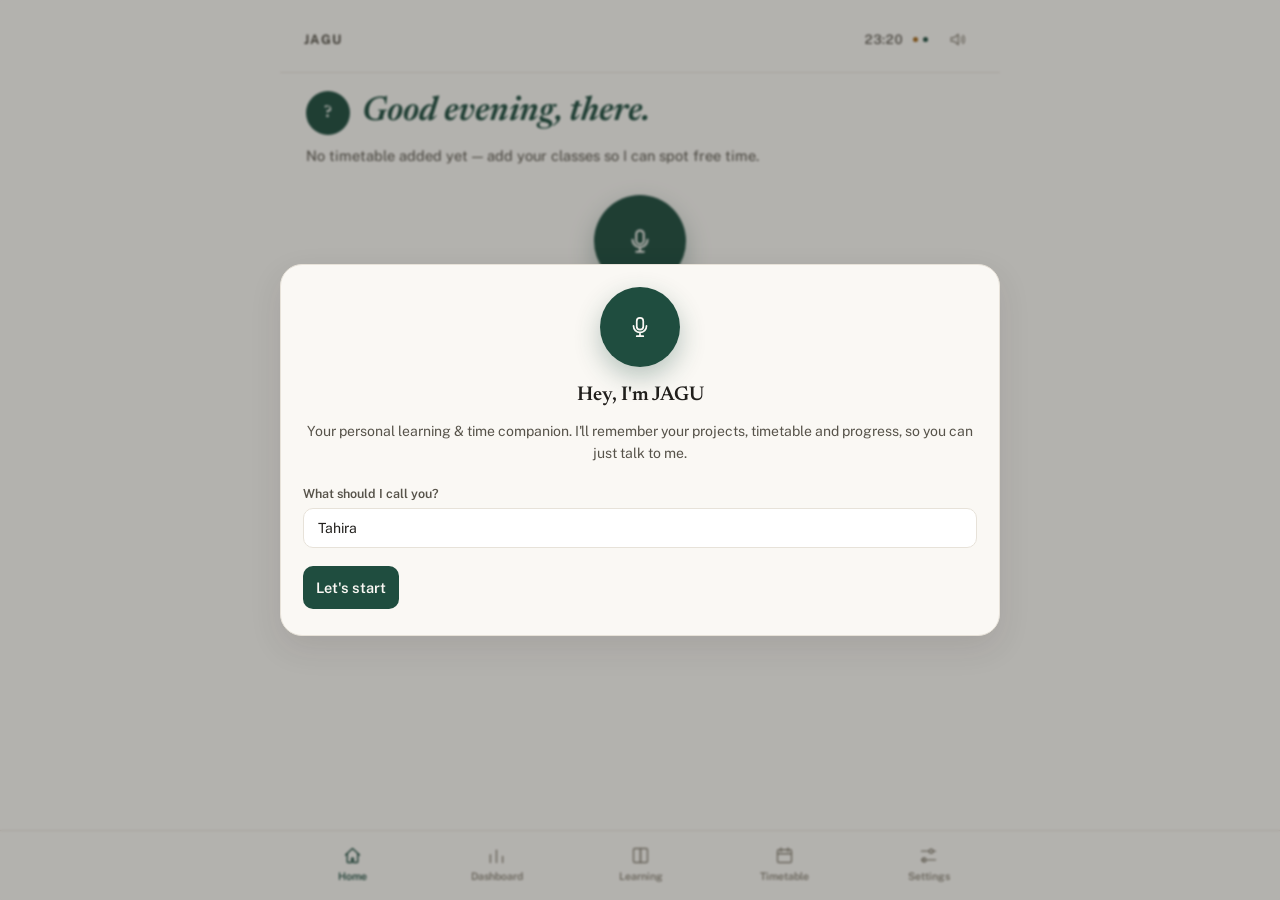
==== commit 8baef651: "Add profile picture to the Home screen Matches the Figma prototype (Tahira's photo shown near the gr" ====
--- a/jagu-project/jagu-project/index.html
+++ b/jagu-project/jagu-project/index.html
@@ -39,9 +39,15 @@
     <!-- HOME -->
     <section id="screen-home" class="screen active">
       <div class="greeting">
-        <h1 id="greeting-text">Hello</h1>
+        <div class="greeting-row">
+          <button id="home-avatar" class="avatar home-avatar" aria-label="Open Settings"></button>
+          <h1 id="greeting-text">Hello</h1>
+        </div>
         <p id="status-line" class="status-line">Loading your day…</p>
-      </div>
+        <p id="term-line" class="status-line term-line hidden"></p>
+      </div>
+
+      <div id="home-highlights" class="stack home-highlights hidden"></div>
 
       <div class="orb-wrap">
         <button id="orb" class="orb state-idle" aria-label="Talk to JAGU">
@@ -68,11 +74,39 @@
     <!-- DASHBOARD -->
     <section id="screen-dashboard" class="screen">
       <h1 class="screen-title">Dashboard</h1>
+      <div id="dash-profile" class="profile-card hidden"></div>
+      <div id="dash-stats" class="stat-grid"></div>
       <div class="card" id="today-card"></div>
+      <h2 class="section-heading">Today's classes</h2>
+      <div id="today-classes-list" class="stack"></div>
+      <div class="screen-title-row" style="margin:26px 0 12px;">
+        <h2 class="section-heading" style="margin:0;">Marking queue</h2>
+        <button id="add-marking-btn" class="btn-small">+ Add</button>
+      </div>
+      <div id="marking-list" class="stack"></div>
       <h2 class="section-heading">Learning progress</h2>
       <div id="progress-list" class="stack"></div>
-      <h2 class="section-heading">Coming up</h2>
-      <div id="events-list" class="stack"></div>
+
+      <div class="row-gap" style="justify-content:flex-end; margin:26px 0 4px;">
+        <button id="add-event-btn" class="btn-small ghost">+ Add event</button>
+      </div>
+
+      <h2 class="section-heading" style="margin-top:8px;">Work</h2>
+      <div class="category-panel work">
+        <div class="category-subhead">Tasks</div>
+        <div id="work-todo-list" class="stack"></div>
+        <div class="category-subhead">Events</div>
+        <div id="work-events-list" class="stack"></div>
+      </div>
+
+      <h2 class="section-heading">Personal</h2>
+      <div class="category-panel personal">
+        <div class="category-subhead">Tasks</div>
+        <div id="personal-todo-list" class="stack"></div>
+        <div class="category-subhead">Events</div>
+        <div id="personal-events-list" class="stack"></div>
+      </div>
+
       <h2 class="section-heading">Recent notes</h2>
       <div id="dash-notes" class="card"></div>
     </section>
@@ -99,19 +133,32 @@
       <div id="day-tabs" class="day-tabs"></div>
       <div id="timetable-list" class="stack"></div>
       <input type="file" id="timetable-photo-input" accept="image/*" class="hidden">
-
-      <h2 class="section-heading">Events</h2>
-      <div id="events-list-2" class="stack"></div>
-      <button id="add-event-btn" class="btn-small ghost" style="margin-top:12px;">+ Add event</button>
     </section>
 
     <!-- SETTINGS -->
     <section id="screen-settings" class="screen">
       <h1 class="screen-title">Settings</h1>
 
+      <div class="field-group" style="display:flex; align-items:center; gap:16px;">
+        <div id="settings-avatar-preview" class="avatar avatar-lg"></div>
+        <div style="display:flex; flex-direction:column; gap:8px;">
+          <label for="settings-avatar-input" class="btn-small ghost" style="cursor:pointer;">Change photo</label>
+          <input id="settings-avatar-input" type="file" accept="image/*" class="hidden">
+          <button id="settings-avatar-remove" class="link-row" style="margin:0; text-align:left; color:var(--text-faint);">Remove photo</button>
+        </div>
+      </div>
+
       <div class="field-group">
         <label class="field-label">Your name</label>
         <input id="settings-name" class="text-field" type="text" placeholder="Your name">
+      </div>
+      <div class="field-group">
+        <label class="field-label">Role / title</label>
+        <input id="settings-role" class="text-field" type="text" placeholder="e.g. Computing Teacher">
+      </div>
+      <div class="field-group">
+        <label class="field-label">About</label>
+        <textarea id="settings-about" class="text-field" rows="2" style="resize:vertical; font-family:inherit;" placeholder="A line about you — shown on your Dashboard"></textarea>
       </div>
 
       <h2 class="section-heading">AI connection — standalone edition</h2>
@@ -178,6 +225,11 @@
         <button id="diag-refresh" class="btn-small ghost">Re-check</button>
         <button id="diag-copy" class="btn-small ghost">Copy diagnostics</button>
       </div>
+
+      <h2 class="section-heading">Term dates</h2>
+      <p style="color:var(--text-faint); font-size:12px; margin:-6px 0 12px; line-height:1.5;">Add your college's term and holiday dates once at the start of the year — JAGU uses these to know what part of the year it is.</p>
+      <div id="term-dates-list" class="stack" style="margin-bottom:12px;"></div>
+      <button id="add-term-btn" class="btn-small ghost">+ Add term/holiday</button>
 
       <h2 class="section-heading">Data</h2>
       <button id="export-btn" class="btn-full ghost" style="margin-bottom:10px;">Export backup</button>
--- a/jagu-project/jagu-project/css/styles.css
+++ b/jagu-project/jagu-project/css/styles.css
@@ -92,8 +92,19 @@
 
 /* ============================= HOME ============================= */
 .greeting{ padding:14px 2px 0; }
+.greeting-row{ display:flex; align-items:center; gap:12px; }
+.home-avatar{ width:48px; height:48px; font-size:18px; flex-shrink:0; }
 #greeting-text{ font-family:var(--font-d); font-style:italic; font-size:34px; font-weight:600; line-height:1.15; color:var(--accent); }
 .status-line{ margin-top:10px; color:var(--text-dim); font-size:14.5px; line-height:1.55; }
+.term-line{ margin-top:4px; color:var(--text-faint); font-size:12.5px; }
+
+.home-highlights{ margin:16px 0 4px; }
+.highlight-row{ display:flex; align-items:center; gap:10px; background:var(--surface); border:1px solid var(--border); border-radius:var(--radius-s); padding:10px 14px; font-size:13px; }
+.highlight-cat{ font-size:10px; font-weight:700; text-transform:uppercase; letter-spacing:.06em; padding:3px 8px; border-radius:99px; flex-shrink:0; }
+.highlight-row.work .highlight-cat{ background:color-mix(in srgb, var(--accent) 15%, transparent); color:var(--accent); }
+.highlight-row.personal .highlight-cat{ background:color-mix(in srgb, var(--violet) 15%, transparent); color:var(--violet); }
+.highlight-title{ flex:1; font-weight:500; color:var(--text); }
+.highlight-when{ font-size:11.5px; color:var(--text-faint); flex-shrink:0; }
 
 .orb-wrap{ display:flex; flex-direction:column; align-items:center; padding:28px 0 20px; }
 .orb{
@@ -144,6 +155,41 @@
 .card{ background:var(--surface); border:1px solid var(--border); border-radius:var(--radius-m); padding:18px; }
 .stack{ display:flex; flex-direction:column; gap:10px; }
 .empty-state{ padding:26px 14px; text-align:center; color:var(--text-faint); font-size:13.5px; border:1px dashed var(--border); border-radius:var(--radius-m); }
+
+/* ============================= PROFILE / AVATAR ============================= */
+.avatar{
+  width:44px; height:44px; border-radius:50%; flex-shrink:0; overflow:hidden;
+  background:var(--accent); color:var(--accent-ink);
+  display:flex; align-items:center; justify-content:center;
+  font-family:var(--font-d); font-weight:600; font-size:17px;
+  background-size:cover; background-position:center;
+}
+.avatar-lg{ width:64px; height:64px; font-size:24px; }
+.profile-card{
+  display:flex; align-items:center; gap:14px; background:var(--surface);
+  border:1px solid var(--border); border-radius:var(--radius-m); padding:16px 18px; margin-bottom:20px;
+}
+.profile-card .avatar{ width:52px; height:52px; font-size:19px; }
+.profile-name{ font-family:var(--font-d); font-weight:600; font-size:17px; color:var(--text); }
+.profile-role{ font-size:12.5px; color:var(--accent); font-weight:600; margin-top:1px; }
+.profile-about{ font-size:12.5px; color:var(--text-dim); margin-top:4px; line-height:1.45; }
+
+/* ============================= STAT GRID ============================= */
+.stat-grid{ display:grid; grid-template-columns:repeat(2,1fr); gap:10px; margin-bottom:22px; }
+@media (min-width:520px){ .stat-grid{ grid-template-columns:repeat(4,1fr); } }
+.stat-tile{ background:var(--surface); border:1px solid var(--border); border-radius:var(--radius-m); padding:14px 16px; }
+.stat-value{ font-family:var(--font-b); font-weight:700; font-size:20px; color:var(--accent); font-variant-numeric:tabular-nums; }
+.stat-label{ font-size:11px; color:var(--text-faint); margin-top:3px; line-height:1.35; }
+
+.event-group-label{ font-size:10.5px; font-weight:700; color:var(--text-faint); text-transform:uppercase; letter-spacing:.08em; margin:14px 0 8px; }
+.event-group-label:first-child{ margin-top:0; }
+
+.category-panel{ background:var(--surface); border:1px solid var(--border); border-radius:var(--radius-m); padding:18px; }
+.category-panel.work{ border-left:3px solid var(--accent); }
+.category-panel.personal{ border-left:3px solid var(--violet); }
+.category-subhead{ font-size:11px; font-weight:700; color:var(--text-faint); text-transform:uppercase; letter-spacing:.07em; margin:14px 0 8px; }
+.category-subhead:first-child{ margin-top:0; }
+.empty-sub{ color:var(--text-faint); font-size:12.5px; padding:2px 0 6px; }
 
 .today-row{ display:flex; justify-content:space-between; align-items:flex-start; padding:12px 0; border-bottom:1px solid var(--border); font-size:13.5px; }
 .today-row:last-child{ border-bottom:none; }
@@ -189,6 +235,7 @@
 .tt-info{ flex:1; }
 .tt-subject{ font-family:var(--font-d); font-weight:500; font-size:16.5px; color:var(--text); line-height:1.3; }
 .tt-room{ font-size:12.5px; color:var(--text-faint); margin-top:4px; }
+.tt-note{ font-size:12px; color:var(--text-dim); margin-top:8px; line-height:1.45; background:var(--surface-2); padding:8px 10px; border-radius:8px; white-space:pre-wrap; }
 
 /* ============================= SETTINGS ============================= */
 .field-group{ margin-bottom:20px; }
